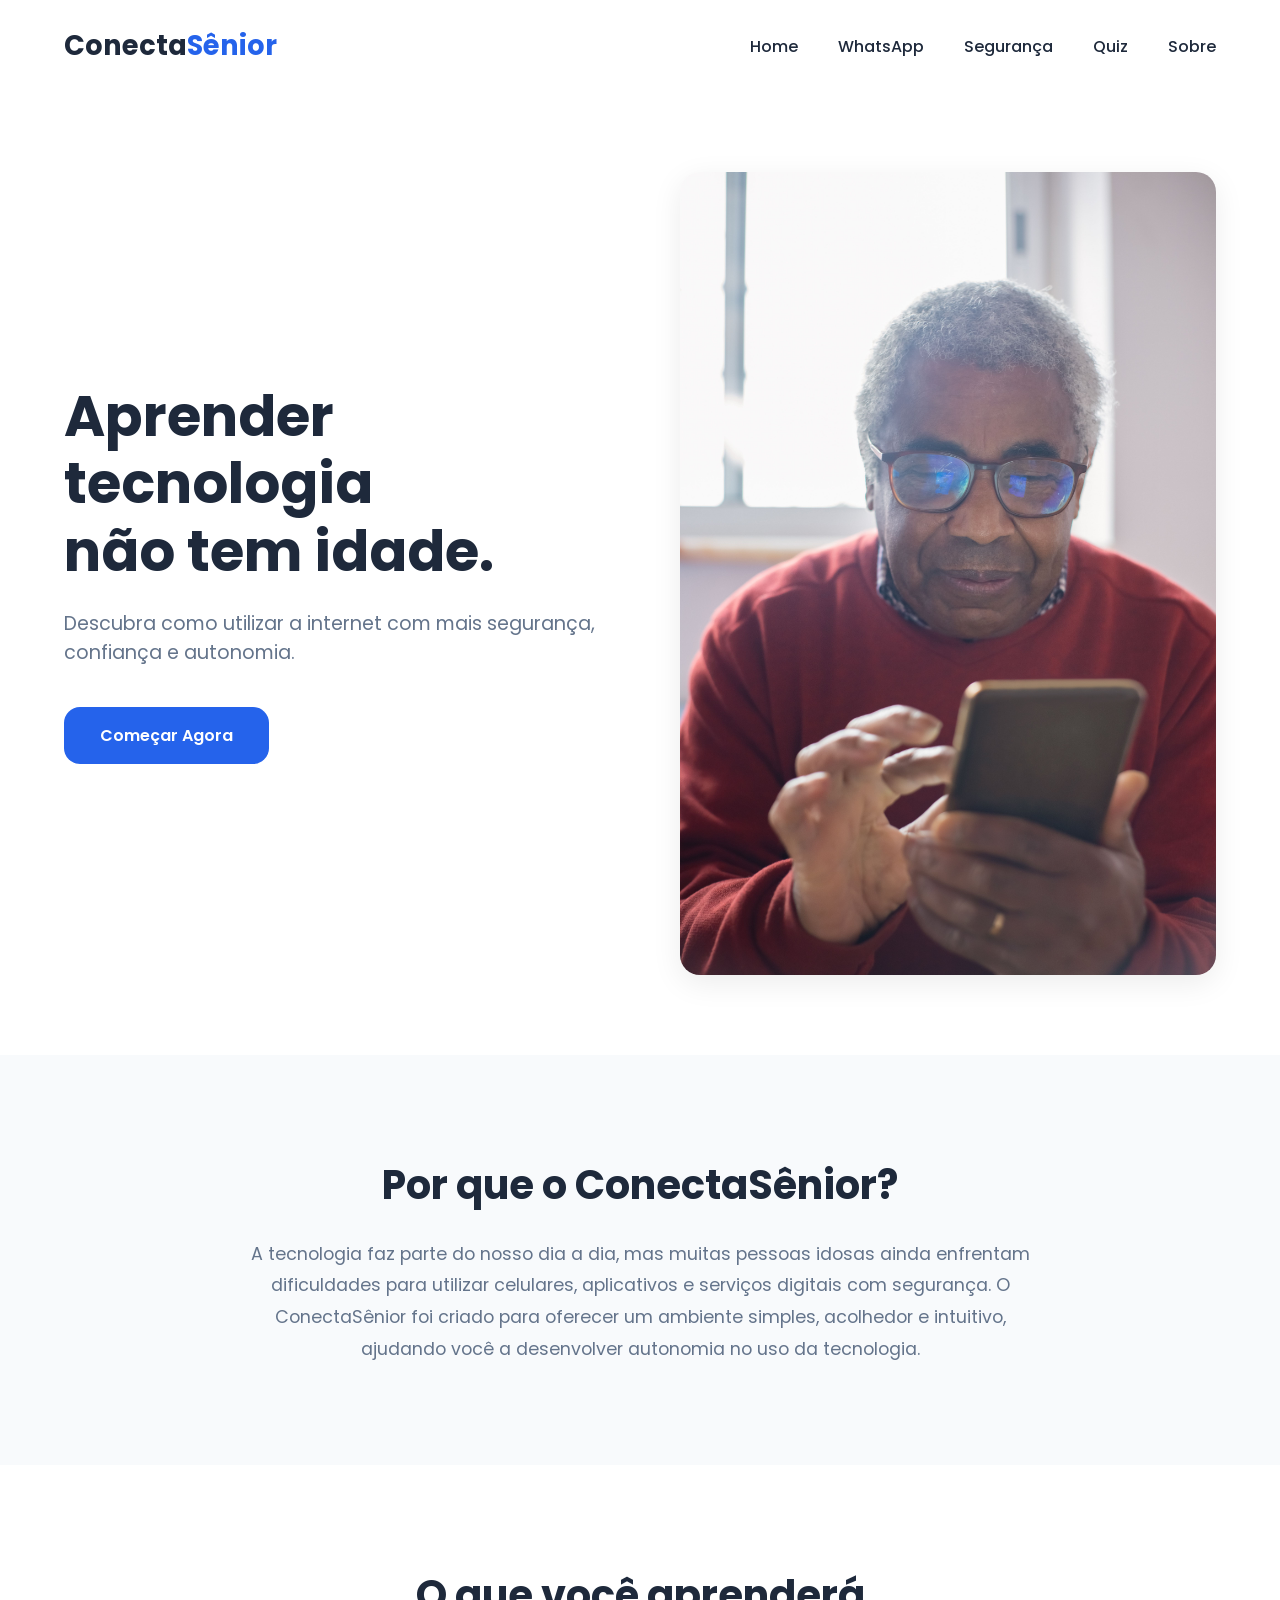
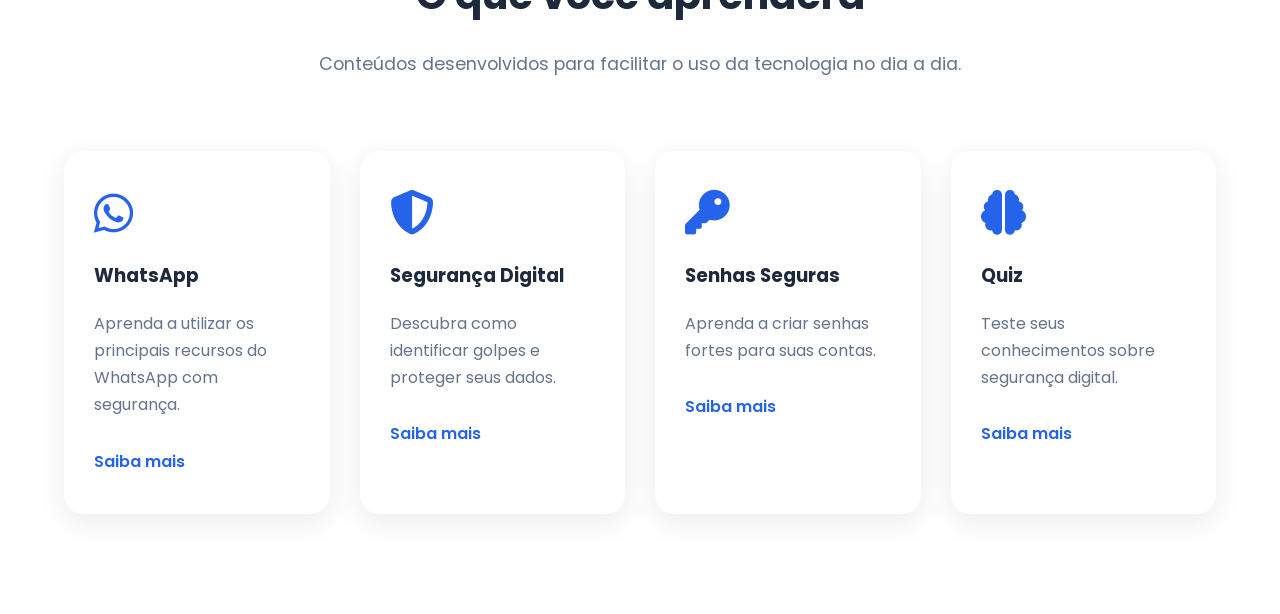
==== index.html @ 19301f01 "feat: adicionando o about e a seção features" ====
<!doctype html>
<html lang="pt-BR">
  <head>
    <meta charset="UTF-8" />
    <meta name="viewport" content="width=device-width, initial-scale=1.0" />

    <title>ConectaSênior</title>

    <link rel="preconnect" href="https://fonts.googleapis.com" />
    <link rel="preconnect" href="https://fonts.gstatic.com" crossorigin />

    <link
      href="https://fonts.googleapis.com/css2?family=Poppins:wght@300;400;500;600;700&display=swap"
      rel="stylesheet"
    />

    <link
      href="https://cdnjs.cloudflare.com/ajax/libs/font-awesome/6.7.2/css/all.min.css"
      rel="stylesheet"
    />

    <link rel="stylesheet" href="css/variables.css" />
    <link rel="stylesheet" href="css/global.css" />
    <link rel="stylesheet" href="css/components.css" />
    <link rel="stylesheet" href="css/header.css" />
    <link rel="stylesheet" href="css/hero.css" />
    <link rel="stylesheet" href="css/about.css" />
    <link rel="stylesheet" href="css/features.css" />
  </head>

  <body>
    <header class="header">
      <div class="container">
        <nav class="navbar">
          <a href="#" class="logo"> Conecta<span>Sênior</span> </a>

          <ul class="menu">
            <li><a href="#">Home</a></li>

            <li><a href="#">WhatsApp</a></li>

            <li><a href="#">Segurança</a></li>
            <li><a href="#">Quiz</a></li>
            <li><a href="#">Sobre</a></li>
          </ul>
        </nav>
      </div>
    </header>

    <main>
      <section class="hero">
        <div class="container hero-content">
          <div class="hero-text">
            <h1>
              Aprender tecnologia<br />
              não tem idade.
            </h1>

            <p>
              Descubra como utilizar a internet com mais segurança, confiança e
              autonomia.
            </p>

            <a href="#" class="btn"> Começar Agora </a>
          </div>

          <div class="hero-image">
            <img
              src="assets/images/hero.jpg"
              alt="Pessoa idosa utilizando smartphone"
            />
          </div>
        </div>
      </section>

      <section class="about">
        <div class="container">
          <div class="section-title">
            <h2>Por que o ConectaSênior?</h2>

            <p>
              A tecnologia faz parte do nosso dia a dia, mas muitas pessoas
              idosas ainda enfrentam dificuldades para utilizar celulares,
              aplicativos e serviços digitais com segurança. O ConectaSênior foi
              criado para oferecer um ambiente simples, acolhedor e intuitivo,
              ajudando você a desenvolver autonomia no uso da tecnologia.
            </p>
          </div>
        </div>
      </section>

      <section class="features">
        <div class="container">
          <div class="section-title">
            <h2>O que você aprenderá</h2>

            <p>
              Conteúdos desenvolvidos para facilitar o uso da tecnologia no dia
              a dia.
            </p>
          </div>

          <div class="cards">
            <article class="card">
              <i class="fa-brands fa-whatsapp"></i>

              <h3>WhatsApp</h3>

              <p>
                Aprenda a utilizar os principais recursos do WhatsApp com
                segurança.
              </p>

              <a href="pages/whatsapp.html">Saiba mais</a>
            </article>

            <article class="card">
              <i class="fa-solid fa-shield-halved"></i>

              <h3>Segurança Digital</h3>

              <p>Descubra como identificar golpes e proteger seus dados.</p>

              <a href="pages/security.html">Saiba mais</a>
            </article>

            <article class="card">
              <i class="fa-solid fa-key"></i>

              <h3>Senhas Seguras</h3>

              <p>Aprenda a criar senhas fortes para suas contas.</p>

              <a href="pages/passwords.html">Saiba mais</a>
            </article>

            <article class="card">
              <i class="fa-solid fa-brain"></i>

              <h3>Quiz</h3>

              <p>Teste seus conhecimentos sobre segurança digital.</p>

              <a href="pages/quiz.html">Saiba mais</a>
            </article>
          </div>
        </div>
      </section>
    </main>

    <script src="js/app.js"></script>

  </body>
</html>
---- css/variables.css ----
:root {

    /* Colors */

    --primary: #2563EB;
    --primary-light: #DBEAFE;

    --background: #FFFFFF;
    --background-alt: #F8FAFC;

    --text: #1E293B;
    --text-light: #64748B;

    --success: #16A34A;
    --danger: #DC2626;

    /* Sizes */

    --container: 1200px;

    /* Border */

    --radius: 16px;

    /* Shadow */

    --shadow: 0 8px 30px rgba(0,0,0,.08);

}
---- css/global.css ----
*{
    margin:0;
    padding:0;
    box-sizing:border-box;
}

body{

    font-family:"Poppins",sans-serif;
    color:var(--text);
    background:var(--background);

}

img{

    display:block;
    max-width:100%;

}

a{

    text-decoration:none;

}

ul{

    list-style:none;

}

.container{

    width:min(1200px,90%);
    margin:auto;

}
---- css/components.css ----
.btn{

    display:inline-block;

    background:var(--primary);

    color:white;

    padding:16px 36px;

    border-radius:var(--radius);

    font-weight:600;

    transition:.3s;

}

.btn:hover{

    transform:translateY(-3px);

    background:#1D4ED8;

}
---- css/header.css ----
.header{

    width:100%;
    padding:25px 0;

}

.navbar{

    display:flex;
    justify-content:space-between;
    align-items:center;

}

.logo{

    font-size:1.7rem;
    font-weight:700;
    color:var(--text);

}

.logo span{

    color:var(--primary);

}

.menu{

    display:flex;
    gap:40px;

}

.menu a{

    color:var(--text);
    font-weight:500;
    transition:.3s;

}

.menu a:hover{

    color:var(--primary);

}
---- css/hero.css ----
.hero{

    padding:80px 0;

}

.hero-content{

    display:flex;
    align-items:center;
    justify-content:space-between;
    gap:80px;

}

.hero-text{

    flex:1;

}

.hero-text h1{

    font-size:3.5rem;
    line-height:1.2;
    margin-bottom:24px;

}

.hero-text p{

    font-size:1.2rem;
    color:var(--text-light);
    margin-bottom:40px;

}

.hero-image{

    flex:1;

}

.hero-image img{

    border-radius:20px;
    box-shadow:var(--shadow);

}
---- css/about.css ----
.about{

    padding:100px 0;
    background:var(--background-alt);

}

.section-title{

    text-align:center;
    max-width:800px;
    margin:auto;

}

.section-title h2{

    font-size:2.5rem;
    margin-bottom:24px;

}

.section-title p{

    font-size:1.1rem;
    color:var(--text-light);
    line-height:1.8;

}
---- css/features.css ----
.features{

    padding:100px 0;

}

.cards{

    margin-top:70px;

    display:grid;

    grid-template-columns:repeat(4,1fr);

    gap:30px;

}

.card{

    background:white;

    padding:40px 30px;

    border-radius:20px;

    box-shadow:var(--shadow);

    transition:.3s;

}

.card:hover{

    transform:translateY(-10px);

}

.card i{

    font-size:2.8rem;

    color:var(--primary);

    margin-bottom:25px;

}

.card h3{

    margin-bottom:20px;

}

.card p{

    color:var(--text-light);

    margin-bottom:30px;

    line-height:1.7;

}

.card a{

    color:var(--primary);

    font-weight:600;

}
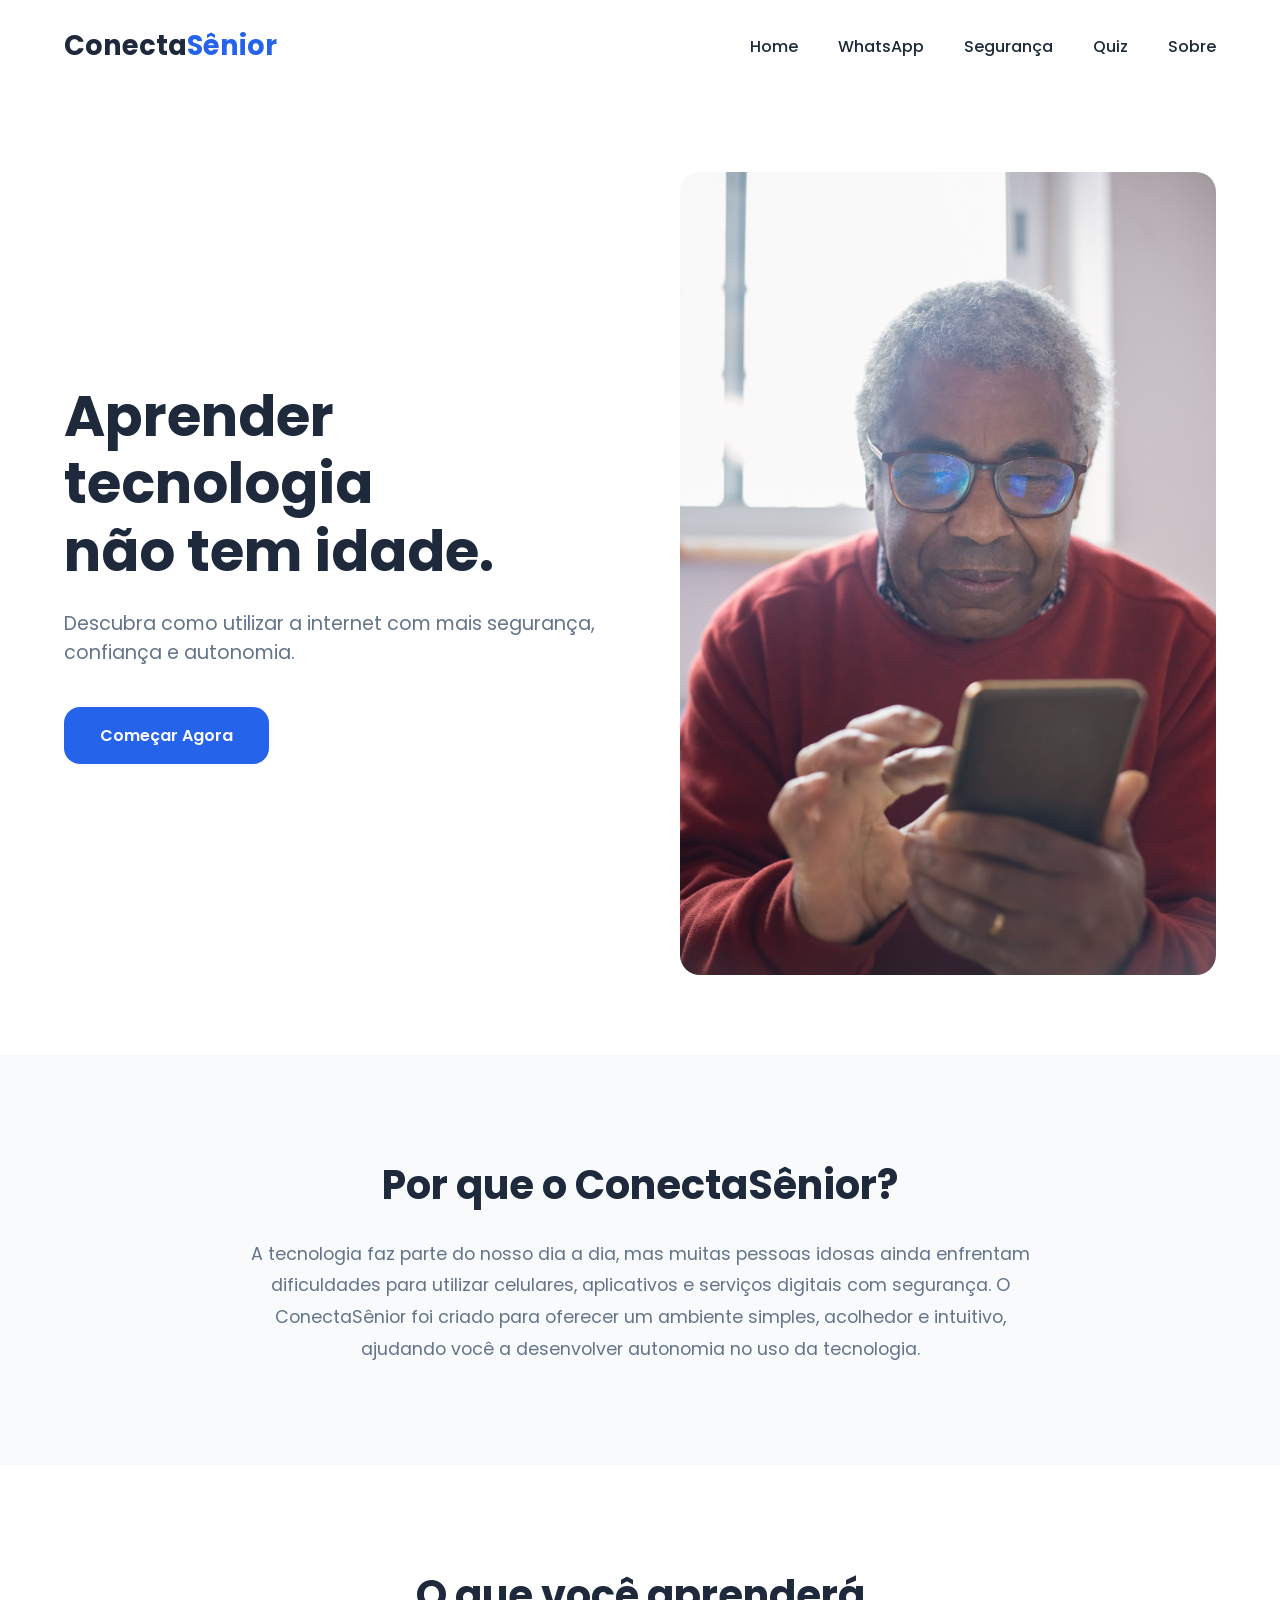
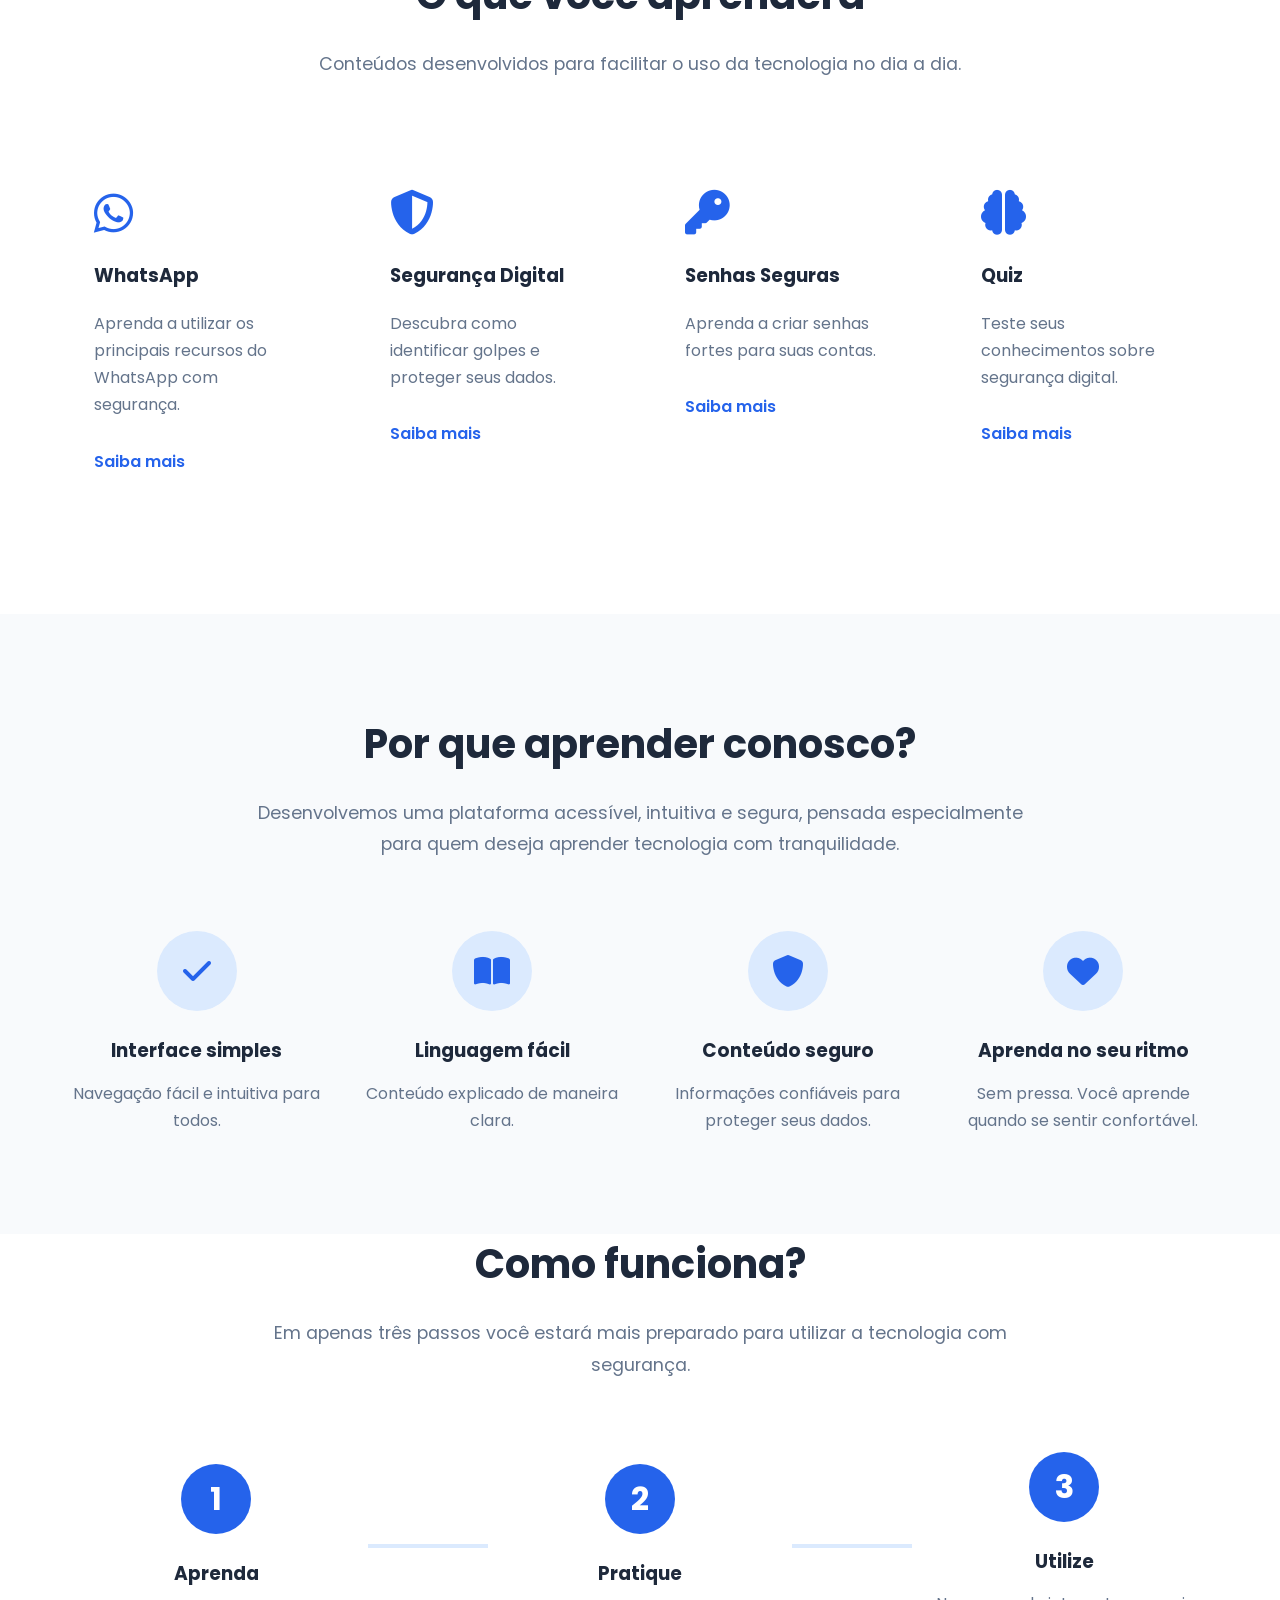
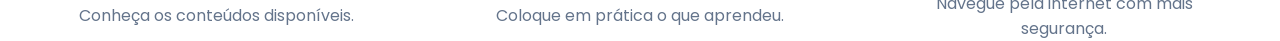
==== commit 27dcb833: "refatorção do CSS, steps e benefits no index.html" ====
--- a/index.html
+++ b/index.html
@@ -26,6 +26,8 @@
     <link rel="stylesheet" href="css/hero.css" />
     <link rel="stylesheet" href="css/about.css" />
     <link rel="stylesheet" href="css/features.css" />
+    <link rel="stylesheet" href="css/benefits.css" />
+    <link rel="stylesheet" href="css/steps.css" />
   </head>
 
   <body>
@@ -35,13 +37,13 @@
           <a href="#" class="logo"> Conecta<span>Sênior</span> </a>
 
           <ul class="menu">
-            <li><a href="#">Home</a></li>
-
-            <li><a href="#">WhatsApp</a></li>
-
-            <li><a href="#">Segurança</a></li>
-            <li><a href="#">Quiz</a></li>
-            <li><a href="#">Sobre</a></li>
+            <li><a href="index.html">Home</a></li>
+
+            <li><a href="pages/whatsapp.html">WhatsApp</a></li>
+
+            <li><a href="pages/security.html">Segurança</a></li>
+            <li><a href="pages/quiz.html">Quiz</a></li>
+            <li><a href="pages/about.html">Sobre</a></li>
           </ul>
         </nav>
       </div>
@@ -146,9 +148,99 @@
           </div>
         </div>
       </section>
+
+      <section class="benefits">
+        <div class="container">
+          <div class="section-title">
+            <h2>Por que aprender conosco?</h2>
+
+            <p>
+              Desenvolvemos uma plataforma acessível, intuitiva e segura,
+              pensada especialmente para quem deseja aprender tecnologia com
+              tranquilidade.
+            </p>
+          </div>
+
+          <div class="benefits-grid">
+            <div class="benefit">
+              <i class="fa-solid fa-check"></i>
+
+              <h3>Interface simples</h3>
+
+              <p>Navegação fácil e intuitiva para todos.</p>
+            </div>
+
+            <div class="benefit">
+              <i class="fa-solid fa-book-open"></i>
+
+              <h3>Linguagem fácil</h3>
+
+              <p>Conteúdo explicado de maneira clara.</p>
+            </div>
+
+            <div class="benefit">
+              <i class="fa-solid fa-shield"></i>
+
+              <h3>Conteúdo seguro</h3>
+
+              <p>Informações confiáveis para proteger seus dados.</p>
+            </div>
+
+            <div class="benefit">
+              <i class="fa-solid fa-heart"></i>
+
+              <h3>Aprenda no seu ritmo</h3>
+
+              <p>Sem pressa. Você aprende quando se sentir confortável.</p>
+            </div>
+          </div>
+        </div>
+      </section>
+
+      <section class="steps">
+        <div class="container">
+          <div class="section-title">
+            <h2>Como funciona?</h2>
+
+            <p>
+              Em apenas três passos você estará mais preparado para utilizar a
+              tecnologia com segurança.
+            </p>
+          </div>
+
+          <div class="timeline">
+            <div class="step">
+              <span>1</span>
+
+              <h3>Aprenda</h3>
+
+              <p>Conheça os conteúdos disponíveis.</p>
+            </div>
+
+            <div class="line"></div>
+
+            <div class="step">
+              <span>2</span>
+
+              <h3>Pratique</h3>
+
+              <p>Coloque em prática o que aprendeu.</p>
+            </div>
+
+            <div class="line"></div>
+
+            <div class="step">
+              <span>3</span>
+
+              <h3>Utilize</h3>
+
+              <p>Navegue pela internet com mais segurança.</p>
+            </div>
+          </div>
+        </div>
+      </section>
     </main>
 
     <script src="js/app.js"></script>
-
   </body>
 </html>
--- a/css/variables.css
+++ b/css/variables.css
@@ -1,29 +1,33 @@
-:root {
+:root{
 
-    /* Colors */
+    /* COLORS */
 
-    --primary: #2563EB;
-    --primary-light: #DBEAFE;
+    --primary:#2563EB;
+    --primary-light:#DBEAFE;
 
-    --background: #FFFFFF;
-    --background-alt: #F8FAFC;
+    --background:#FFFFFF;
+    --background-alt:#F8FAFC;
 
-    --text: #1E293B;
-    --text-light: #64748B;
+    --text:#1E293B;
+    --text-light:#64748B;
 
-    --success: #16A34A;
-    --danger: #DC2626;
+    --success:#16A34A;
+    --danger:#DC2626;
 
-    /* Sizes */
+    /* LAYOUT */
 
-    --container: 1200px;
+    --container-width:1200px;
 
-    /* Border */
+    --section-spacing:100px;
 
-    --radius: 16px;
+    --radius:16px;
 
-    /* Shadow */
+    /* SHADOW */
 
-    --shadow: 0 8px 30px rgba(0,0,0,.08);
+    --shadow-light:0 8px 30px rgba(0,0,0,.08);
+
+    /* TRANSITIONS */
+
+    --transition:.3s;
 
 }
--- a/css/global.css
+++ b/css/global.css
@@ -4,11 +4,17 @@
     box-sizing:border-box;
 }
 
+html{
+
+    scroll-behavior:smooth;
+
+}
+
 body{
 
     font-family:"Poppins",sans-serif;
+    background:var(--background);
     color:var(--text);
-    background:var(--background);
 
 }
 
@@ -29,11 +35,4 @@
 
     list-style:none;
 
-}
-
-.container{
-
-    width:min(1200px,90%);
-    margin:auto;
-
 }
--- a/css/components.css
+++ b/css/components.css
@@ -1,25 +1,60 @@
+.container{
+
+    width:min(var(--container-width),90%);
+    margin:auto;
+
+}
+
 .btn{
 
     display:inline-block;
+
+    padding:16px 36px;
 
     background:var(--primary);
 
     color:white;
 
-    padding:16px 36px;
-
     border-radius:var(--radius);
 
     font-weight:600;
 
-    transition:.3s;
+    transition:var(--transition);
 
 }
 
 .btn:hover{
 
+    background:#1D4ED8;
+
     transform:translateY(-3px);
 
-    background:#1D4ED8;
+}
+
+.section-title{
+
+    max-width:800px;
+
+    margin:auto;
+
+    text-align:center;
+
+}
+
+.section-title h2{
+
+    font-size:2.5rem;
+
+    margin-bottom:24px;
+
+}
+
+.section-title p{
+
+    color:var(--text-light);
+
+    line-height:1.8;
+
+    font-size:1.1rem;
 
 }
--- a/css/hero.css
+++ b/css/hero.css
@@ -44,6 +44,6 @@
 .hero-image img{
 
     border-radius:20px;
-    box-shadow:var(--shadow);
+    box-shadow:var(--shadow--light);
 
 }
--- a/css/benefits.css
+++ b/css/benefits.css
@@ -0,0 +1,62 @@
+.benefits{
+
+    padding:100px 0;
+
+    background:var(--background-alt);
+
+}
+
+.benefits-grid{
+
+    margin-top:70px;
+
+    display:grid;
+
+    grid-template-columns:repeat(4,1fr);
+
+    gap:30px;
+
+}
+
+.benefit{
+
+    text-align:center;
+
+}
+
+.benefit i{
+
+    width:80px;
+    height:80px;
+
+    border-radius:50%;
+
+    background:var(--primary-light);
+
+    color:var(--primary);
+
+    display:flex;
+    align-items:center;
+    justify-content:center;
+
+    margin:auto;
+
+    font-size:2rem;
+
+    margin-bottom:25px;
+
+}
+
+.benefit h3{
+
+    margin-bottom:15px;
+
+}
+
+.benefit p{
+
+    color:var(--text-light);
+
+    line-height:1.7;
+
+}
--- a/css/steps.css
+++ b/css/steps.css
@@ -0,0 +1,75 @@
+.steps{
+
+    padding:var(--section--spacing) 0;
+
+}
+
+.timeline{
+
+    margin-top:70px;
+
+    display:flex;
+
+    justify-content:space-between;
+
+    align-items:center;
+
+}
+
+.step{
+
+    flex:1;
+
+    text-align:center;
+
+}
+
+.step span{
+
+    width:70px;
+
+    height:70px;
+
+    border-radius:50%;
+
+    background:var(--primary);
+
+    color:white;
+
+    display:flex;
+
+    justify-content:center;
+
+    align-items:center;
+
+    margin:auto;
+
+    font-size:2rem;
+
+    font-weight:700;
+
+    margin-bottom:25px;
+
+}
+
+.step h3{
+
+    margin-bottom:15px;
+
+}
+
+.step p{
+
+    color:var(--text-light);
+
+}
+
+.line{
+
+    width:120px;
+
+    height:4px;
+
+    background:var(--primary-light);
+
+}
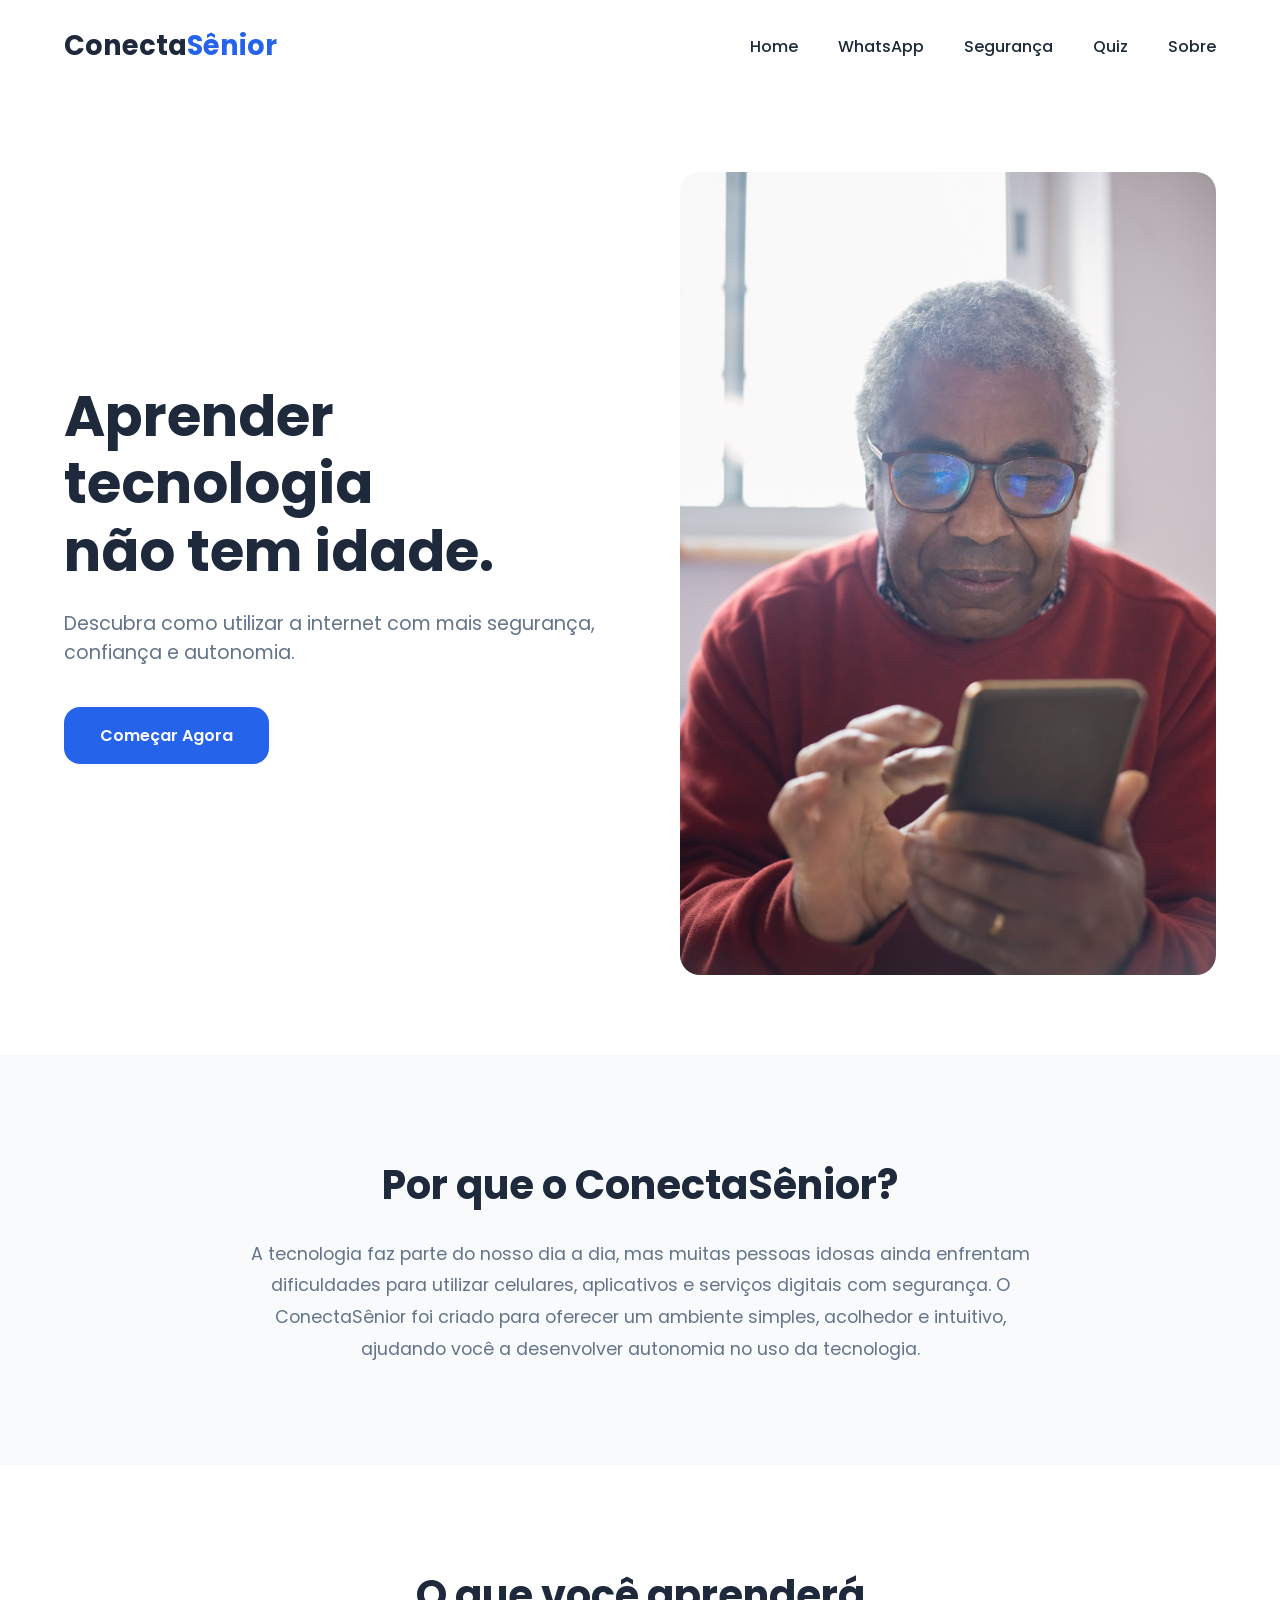
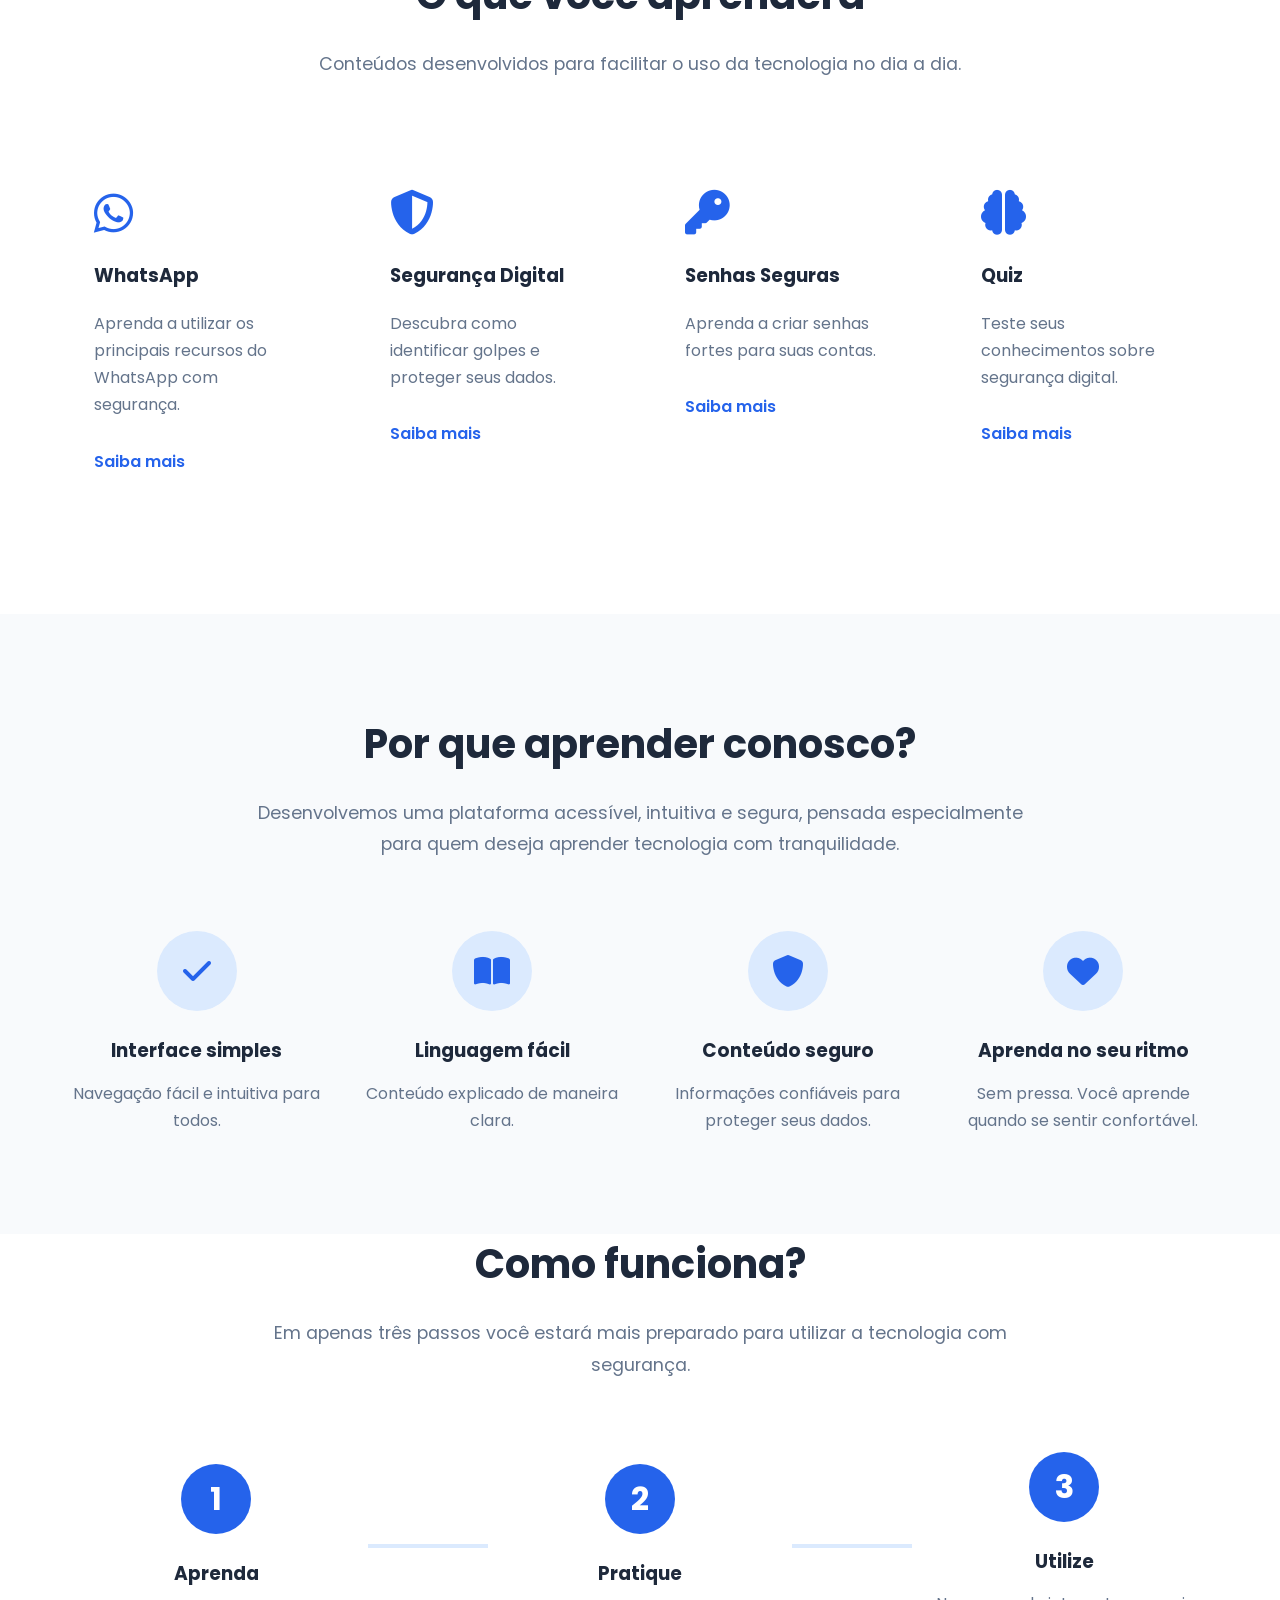
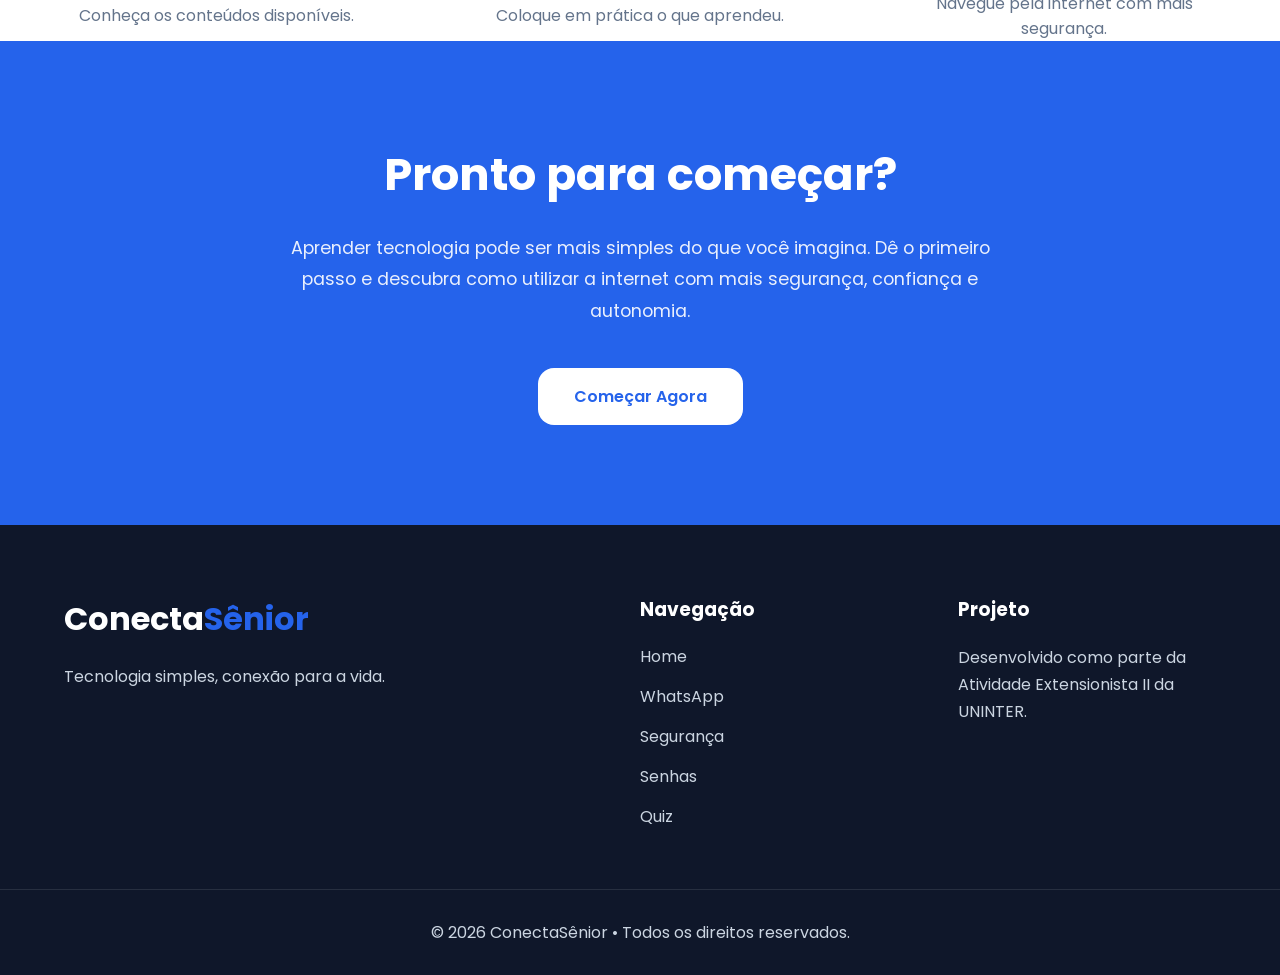
==== commit f46f6c39: "feat: adicionando chamado para ação e rodapé" ====
--- a/index.html
+++ b/index.html
@@ -28,6 +28,8 @@
     <link rel="stylesheet" href="css/features.css" />
     <link rel="stylesheet" href="css/benefits.css" />
     <link rel="stylesheet" href="css/steps.css" />
+    <link rel="stylesheet" href="css/cta.css" />
+    <link rel="stylesheet" href="css/footer.css" />
   </head>
 
   <body>
@@ -239,6 +241,58 @@
           </div>
         </div>
       </section>
+
+      <section class="cta">
+        <div class="container">
+          <h2>Pronto para começar?</h2>
+
+          <p>
+            Aprender tecnologia pode ser mais simples do que você imagina. Dê o
+            primeiro passo e descubra como utilizar a internet com mais
+            segurança, confiança e autonomia.
+          </p>
+
+          <a href="pages/whatsapp.html" class="btn"> Começar Agora </a>
+        </div>
+      </section>
+
+      <footer class="footer">
+        <div class="container footer-content">
+          <div class="footer-brand">
+            <h2>Conecta<span>Sênior</span></h2>
+
+            <p>Tecnologia simples, conexão para a vida.</p>
+          </div>
+
+          <div class="footer-links">
+            <h3>Navegação</h3>
+
+            <ul>
+              <li><a href="index.html">Home</a></li>
+
+              <li><a href="pages/whatsapp.html">WhatsApp</a></li>
+
+              <li><a href="pages/security.html">Segurança</a></li>
+
+              <li><a href="pages/passwords.html">Senhas</a></li>
+
+              <li><a href="pages/quiz.html">Quiz</a></li>
+            </ul>
+          </div>
+
+          <div class="footer-info">
+            <h3>Projeto</h3>
+
+            <p>
+              Desenvolvido como parte da Atividade Extensionista II da UNINTER.
+            </p>
+          </div>
+        </div>
+
+        <div class="footer-bottom">
+          <p>© 2026 ConectaSênior • Todos os direitos reservados.</p>
+        </div>
+      </footer>
     </main>
 
     <script src="js/app.js"></script>
--- a/css/cta.css
+++ b/css/cta.css
@@ -0,0 +1,47 @@
+.cta{
+
+    padding:var(--section-spacing) 0;
+
+    background:var(--primary);
+
+    color:white;
+
+    text-align:center;
+
+}
+
+.cta h2{
+
+    font-size:2.8rem;
+
+    margin-bottom:25px;
+
+}
+
+.cta p{
+
+    max-width:700px;
+
+    margin:0 auto 40px;
+
+    line-height:1.8;
+
+    font-size:1.1rem;
+
+    opacity:.9;
+
+}
+
+.cta .btn{
+
+    background:white;
+
+    color:var(--primary);
+
+}
+
+.cta .btn:hover{
+
+    background:#F8FAFC;
+
+}
--- a/css/footer.css
+++ b/css/footer.css
@@ -0,0 +1,93 @@
+.footer{
+
+    background:#0F172A;
+
+    color:white;
+
+    padding:70px 0 0;
+
+}
+
+.footer-content{
+
+    display:grid;
+
+    grid-template-columns:2fr 1fr 1fr;
+
+    gap:60px;
+
+}
+
+.footer h2{
+
+    font-size:2rem;
+
+}
+
+.footer h2 span{
+
+    color:var(--primary);
+
+}
+
+.footer-brand p{
+
+    margin-top:20px;
+
+    color:#CBD5E1;
+
+    line-height:1.7;
+
+}
+
+.footer h3{
+
+    margin-bottom:20px;
+
+}
+
+.footer ul{
+
+    display:flex;
+
+    flex-direction:column;
+
+    gap:15px;
+
+}
+
+.footer a{
+
+    color:#CBD5E1;
+
+    transition:var(--transition);
+
+}
+
+.footer a:hover{
+
+    color:white;
+
+}
+
+.footer-info p{
+
+    color:#CBD5E1;
+
+    line-height:1.7;
+
+}
+
+.footer-bottom{
+
+    margin-top:60px;
+
+    border-top:1px solid rgba(255,255,255,.1);
+
+    padding:30px 0;
+
+    text-align:center;
+
+    color:#CBD5E1;
+
+}
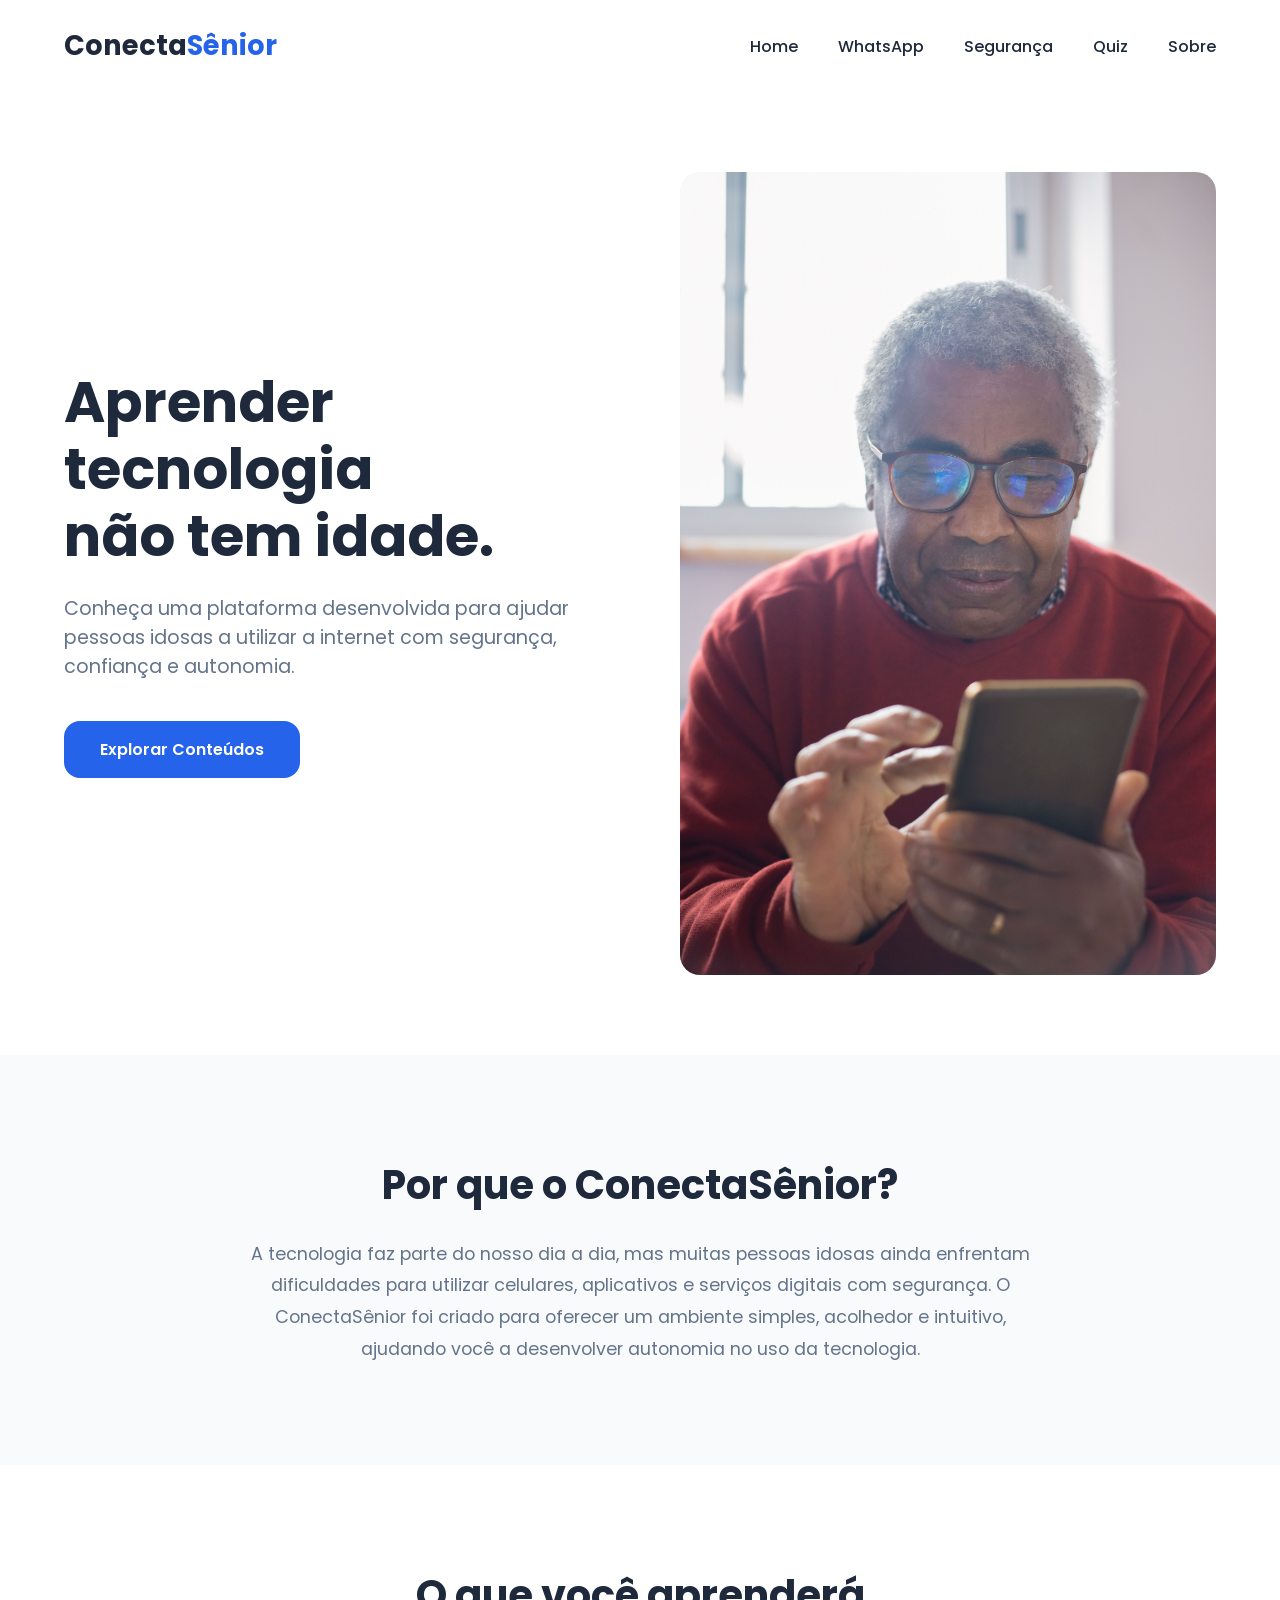
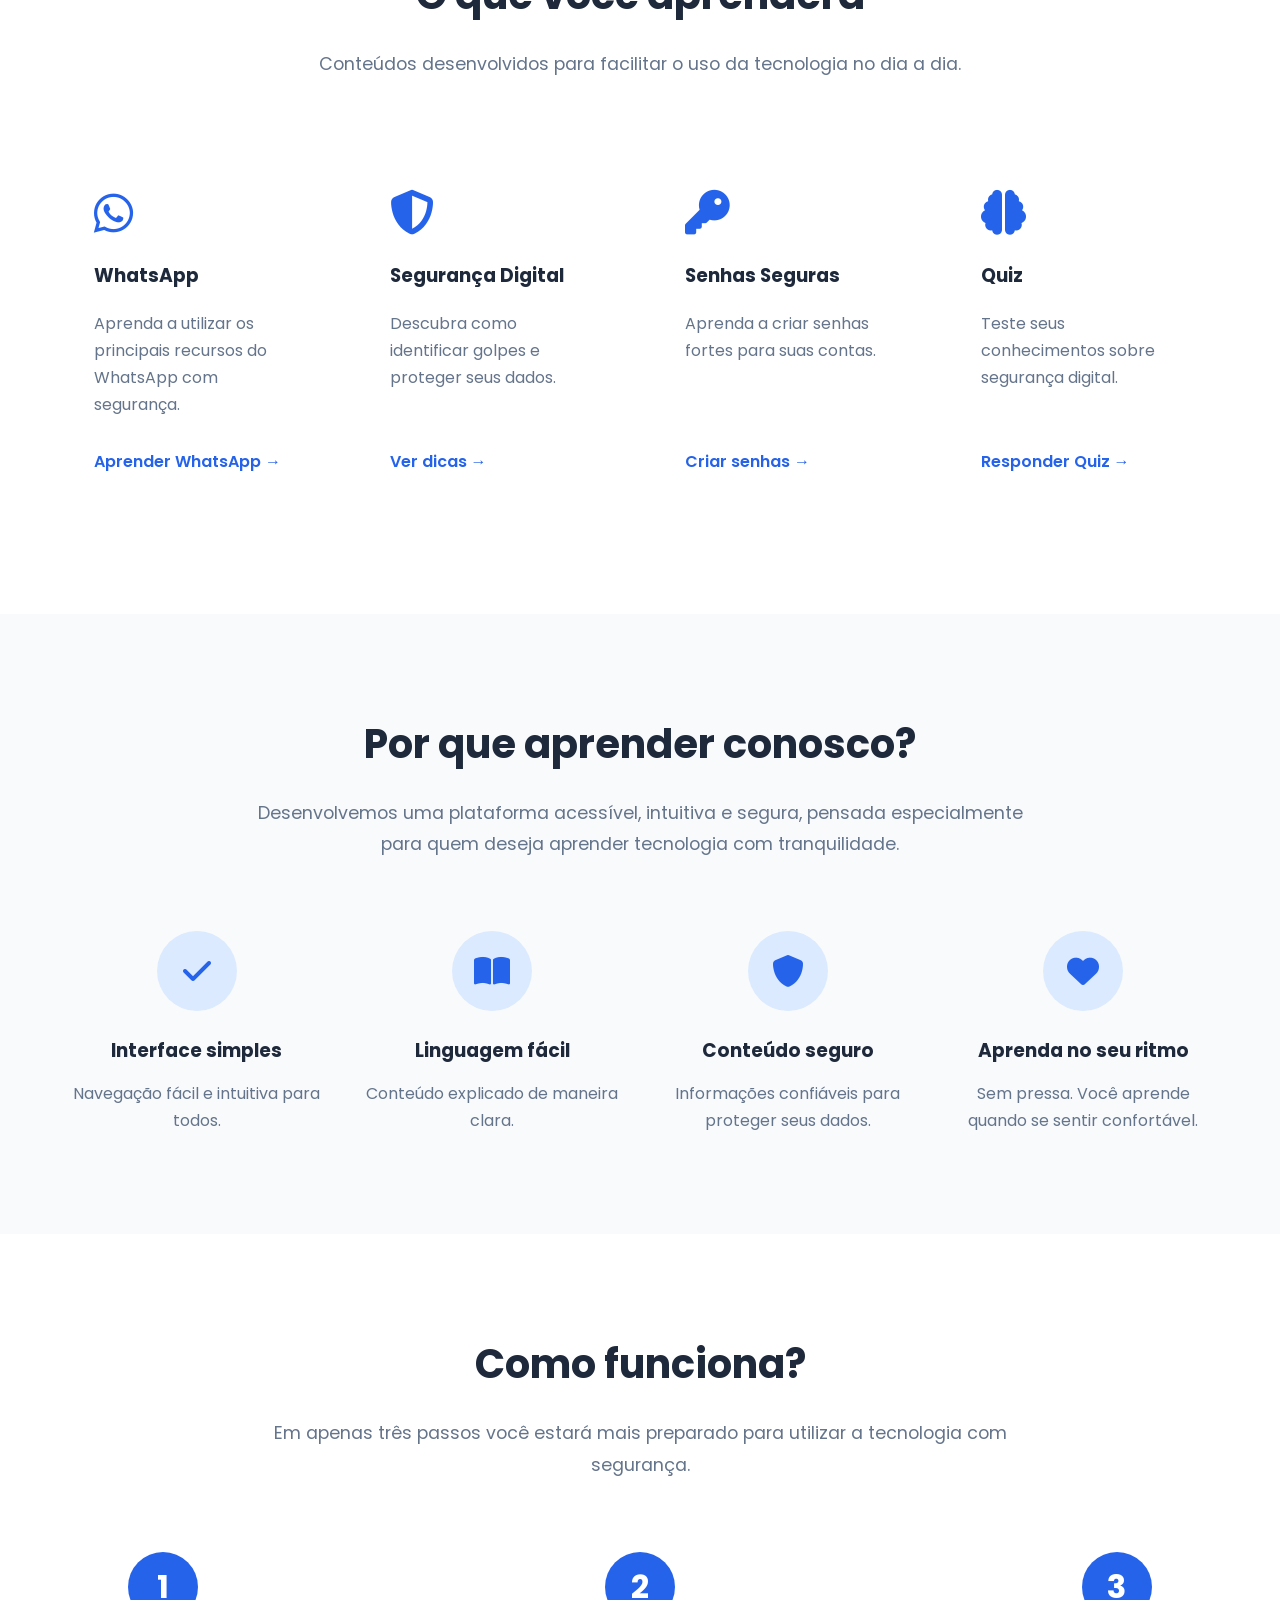
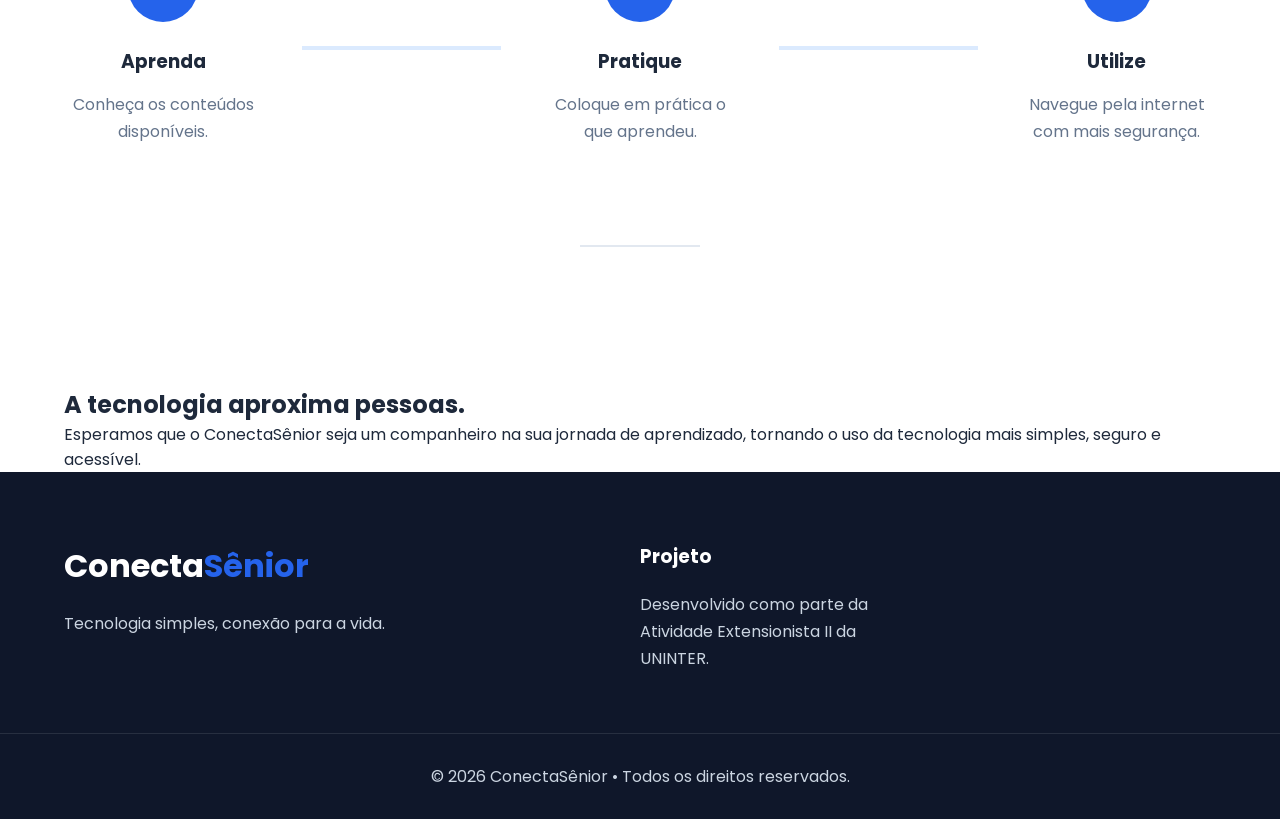
==== commit 58594167: "refactor: aprimorando layout da home e arquitetura de componentes" ====
--- a/index.html
+++ b/index.html
@@ -28,7 +28,6 @@
     <link rel="stylesheet" href="css/features.css" />
     <link rel="stylesheet" href="css/benefits.css" />
     <link rel="stylesheet" href="css/steps.css" />
-    <link rel="stylesheet" href="css/cta.css" />
     <link rel="stylesheet" href="css/footer.css" />
   </head>
 
@@ -61,11 +60,11 @@
             </h1>
 
             <p>
-              Descubra como utilizar a internet com mais segurança, confiança e
-              autonomia.
-            </p>
-
-            <a href="#" class="btn"> Começar Agora </a>
+              Conheça uma plataforma desenvolvida para ajudar pessoas idosas a
+              utilizar a internet com segurança, confiança e autonomia.
+            </p>
+
+            <a href="#features" class="btn"> Explorar Conteúdos </a>
           </div>
 
           <div class="hero-image">
@@ -93,7 +92,7 @@
         </div>
       </section>
 
-      <section class="features">
+      <section class="features" id="features">
         <div class="container">
           <div class="section-title">
             <h2>O que você aprenderá</h2>
@@ -115,7 +114,7 @@
                 segurança.
               </p>
 
-              <a href="pages/whatsapp.html">Saiba mais</a>
+              <a href="pages/whatsapp.html">Aprender WhatsApp →</a>
             </article>
 
             <article class="card">
@@ -125,7 +124,7 @@
 
               <p>Descubra como identificar golpes e proteger seus dados.</p>
 
-              <a href="pages/security.html">Saiba mais</a>
+              <a href="pages/security.html">Ver dicas →</a>
             </article>
 
             <article class="card">
@@ -135,7 +134,7 @@
 
               <p>Aprenda a criar senhas fortes para suas contas.</p>
 
-              <a href="pages/passwords.html">Saiba mais</a>
+              <a href="pages/passwords.html">Criar senhas →</a>
             </article>
 
             <article class="card">
@@ -145,7 +144,7 @@
 
               <p>Teste seus conhecimentos sobre segurança digital.</p>
 
-              <a href="pages/quiz.html">Saiba mais</a>
+              <a href="pages/quiz.html">Responder Quiz →</a>
             </article>
           </div>
         </div>
@@ -242,17 +241,16 @@
         </div>
       </section>
 
-      <section class="cta">
-        <div class="container">
-          <h2>Pronto para começar?</h2>
+      
+      <section class="closing">
+        <div class="container">
+          <h2>A tecnologia aproxima pessoas.</h2>
 
           <p>
-            Aprender tecnologia pode ser mais simples do que você imagina. Dê o
-            primeiro passo e descubra como utilizar a internet com mais
-            segurança, confiança e autonomia.
+            Esperamos que o ConectaSênior seja um companheiro na sua jornada de
+            aprendizado, tornando o uso da tecnologia mais simples, seguro e
+            acessível.
           </p>
-
-          <a href="pages/whatsapp.html" class="btn"> Começar Agora </a>
         </div>
       </section>
 
@@ -264,22 +262,6 @@
             <p>Tecnologia simples, conexão para a vida.</p>
           </div>
 
-          <div class="footer-links">
-            <h3>Navegação</h3>
-
-            <ul>
-              <li><a href="index.html">Home</a></li>
-
-              <li><a href="pages/whatsapp.html">WhatsApp</a></li>
-
-              <li><a href="pages/security.html">Segurança</a></li>
-
-              <li><a href="pages/passwords.html">Senhas</a></li>
-
-              <li><a href="pages/quiz.html">Quiz</a></li>
-            </ul>
-          </div>
-
           <div class="footer-info">
             <h3>Projeto</h3>
 
--- a/css/features.css
+++ b/css/features.css
@@ -14,9 +14,17 @@
 
     gap:30px;
 
+    align-items: stretch;
+
 }
 
 .card{
+
+    display:flex;
+
+    flex-direction: column;
+
+    height: 100%;
 
     background:white;
 
@@ -26,7 +34,7 @@
 
     box-shadow:var(--shadow);
 
-    transition:.3s;
+    transition:var(--transaction);
 
 }
 
@@ -60,9 +68,13 @@
 
     line-height:1.7;
 
+    flex-grow: 1;
+
 }
 
 .card a{
+
+    margin-top: auto;
 
     color:var(--primary);
 
--- a/css/steps.css
+++ b/css/steps.css
@@ -1,75 +1,97 @@
-.steps{
+.steps {
 
-    padding:var(--section--spacing) 0;
+    position: relative;
+
+    padding: var(--section-spacing) 0 140px;
 
 }
 
-.timeline{
+.timeline {
 
-    margin-top:70px;
+    margin-top: 70px;
 
-    display:flex;
+    display: flex;
 
-    justify-content:space-between;
+    justify-content: space-between;
 
-    align-items:center;
+    align-items: center;
 
 }
 
-.step{
+.step {
 
-    flex:1;
+    flex: 1;
 
-    text-align:center;
+    text-align: center;
 
 }
 
-.step span{
+.step span {
 
-    width:70px;
+    width: 70px;
+    height: 70px;
 
-    height:70px;
+    border-radius: 50%;
 
-    border-radius:50%;
+    background: var(--primary);
 
-    background:var(--primary);
+    color: #fff;
 
-    color:white;
+    display: flex;
+    justify-content: center;
+    align-items: center;
 
-    display:flex;
+    margin: 0 auto 25px;
 
-    justify-content:center;
-
-    align-items:center;
-
-    margin:auto;
-
-    font-size:2rem;
-
-    font-weight:700;
-
-    margin-bottom:25px;
+    font-size: 2rem;
+    font-weight: 700;
 
 }
 
-.step h3{
+.step h3 {
 
-    margin-bottom:15px;
+    margin-bottom: 15px;
 
 }
 
-.step p{
+.step p {
 
-    color:var(--text-light);
+    color: var(--text-light);
+
+    line-height: 1.7;
+
+    max-width: 240px;
+
+    margin: 0 auto;
 
 }
 
-.line{
+.line {
 
-    width:120px;
+    flex: 1;
 
-    height:4px;
+    height: 4px;
 
-    background:var(--primary-light);
+    background: var(--primary-light);
+
+    margin: 0 40px;
+
+}
+
+/* Divisor entre Steps e Closing */
+
+.steps::after {
+
+    content: "";
+
+    display: block;
+
+    width: 120px;
+
+    height: 2px;
+
+    background: #E2E8F0;
+
+    margin: 100px auto 0;
 
 }
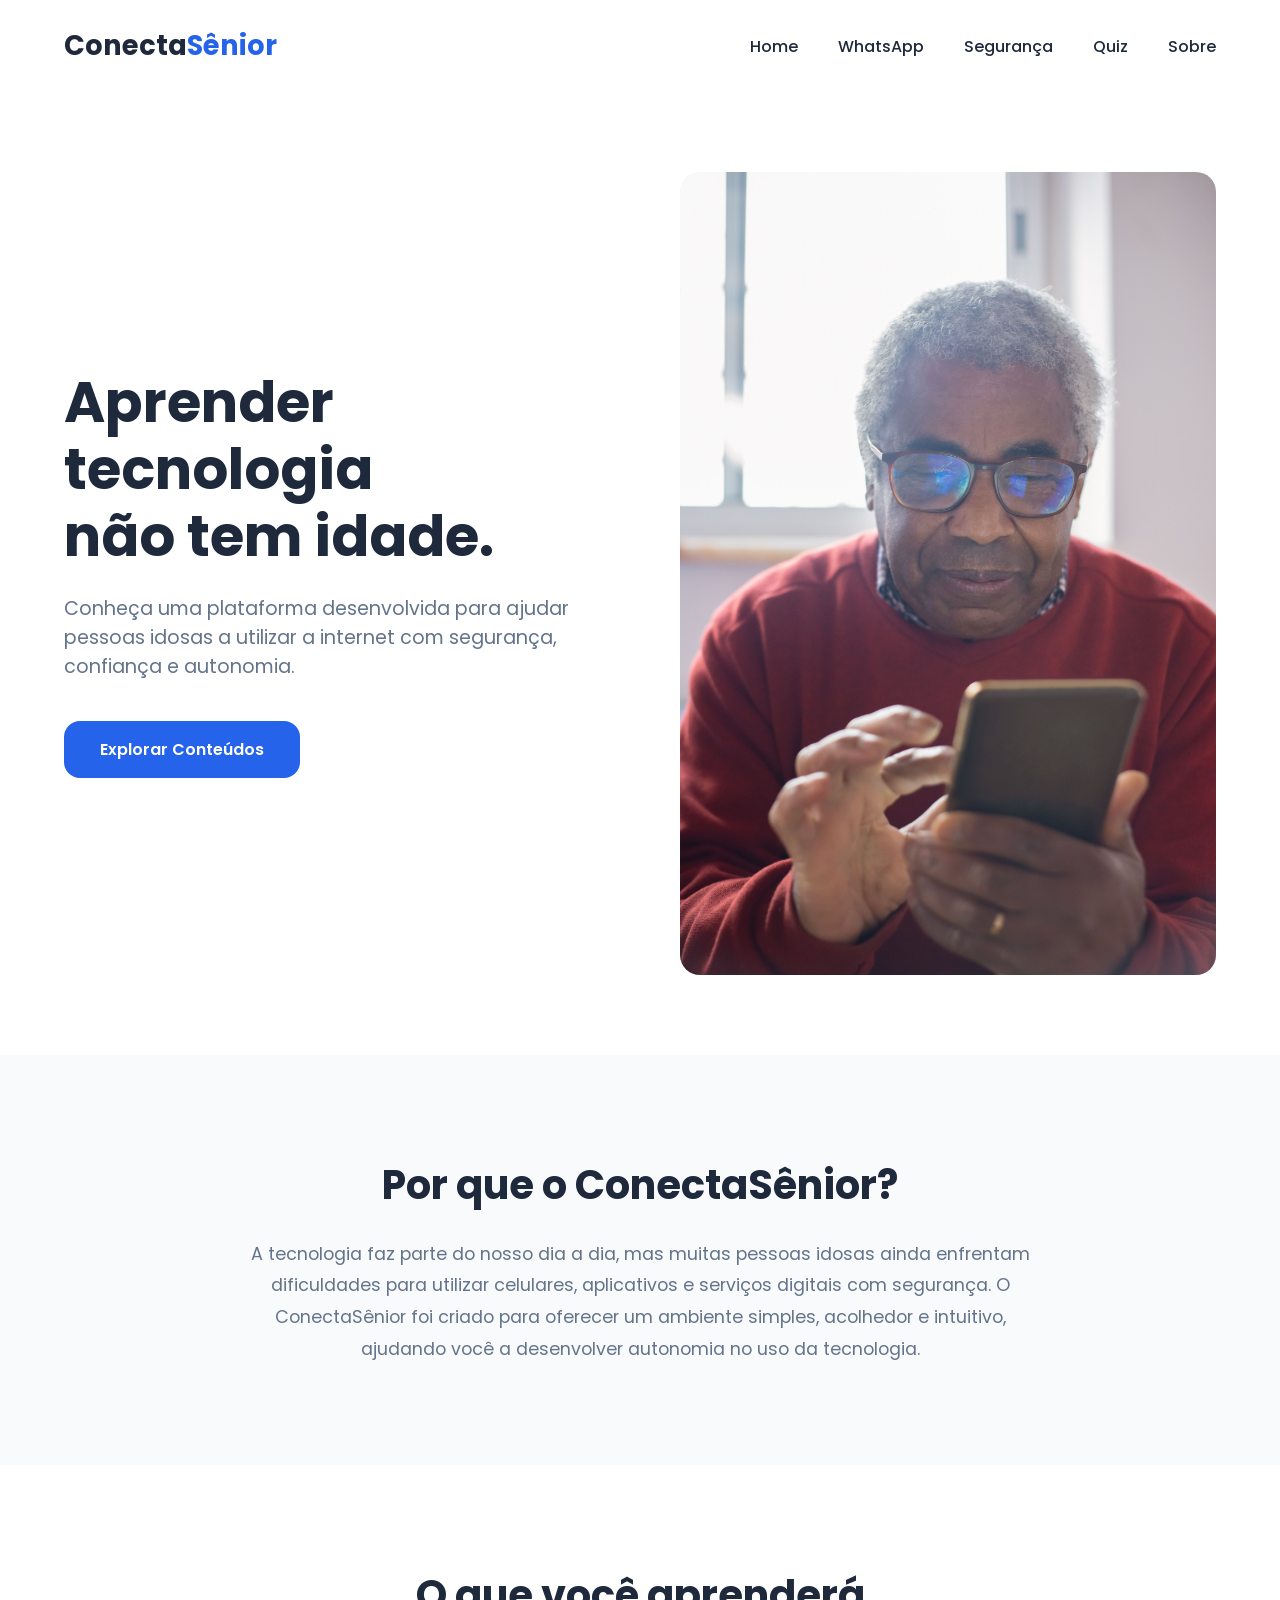
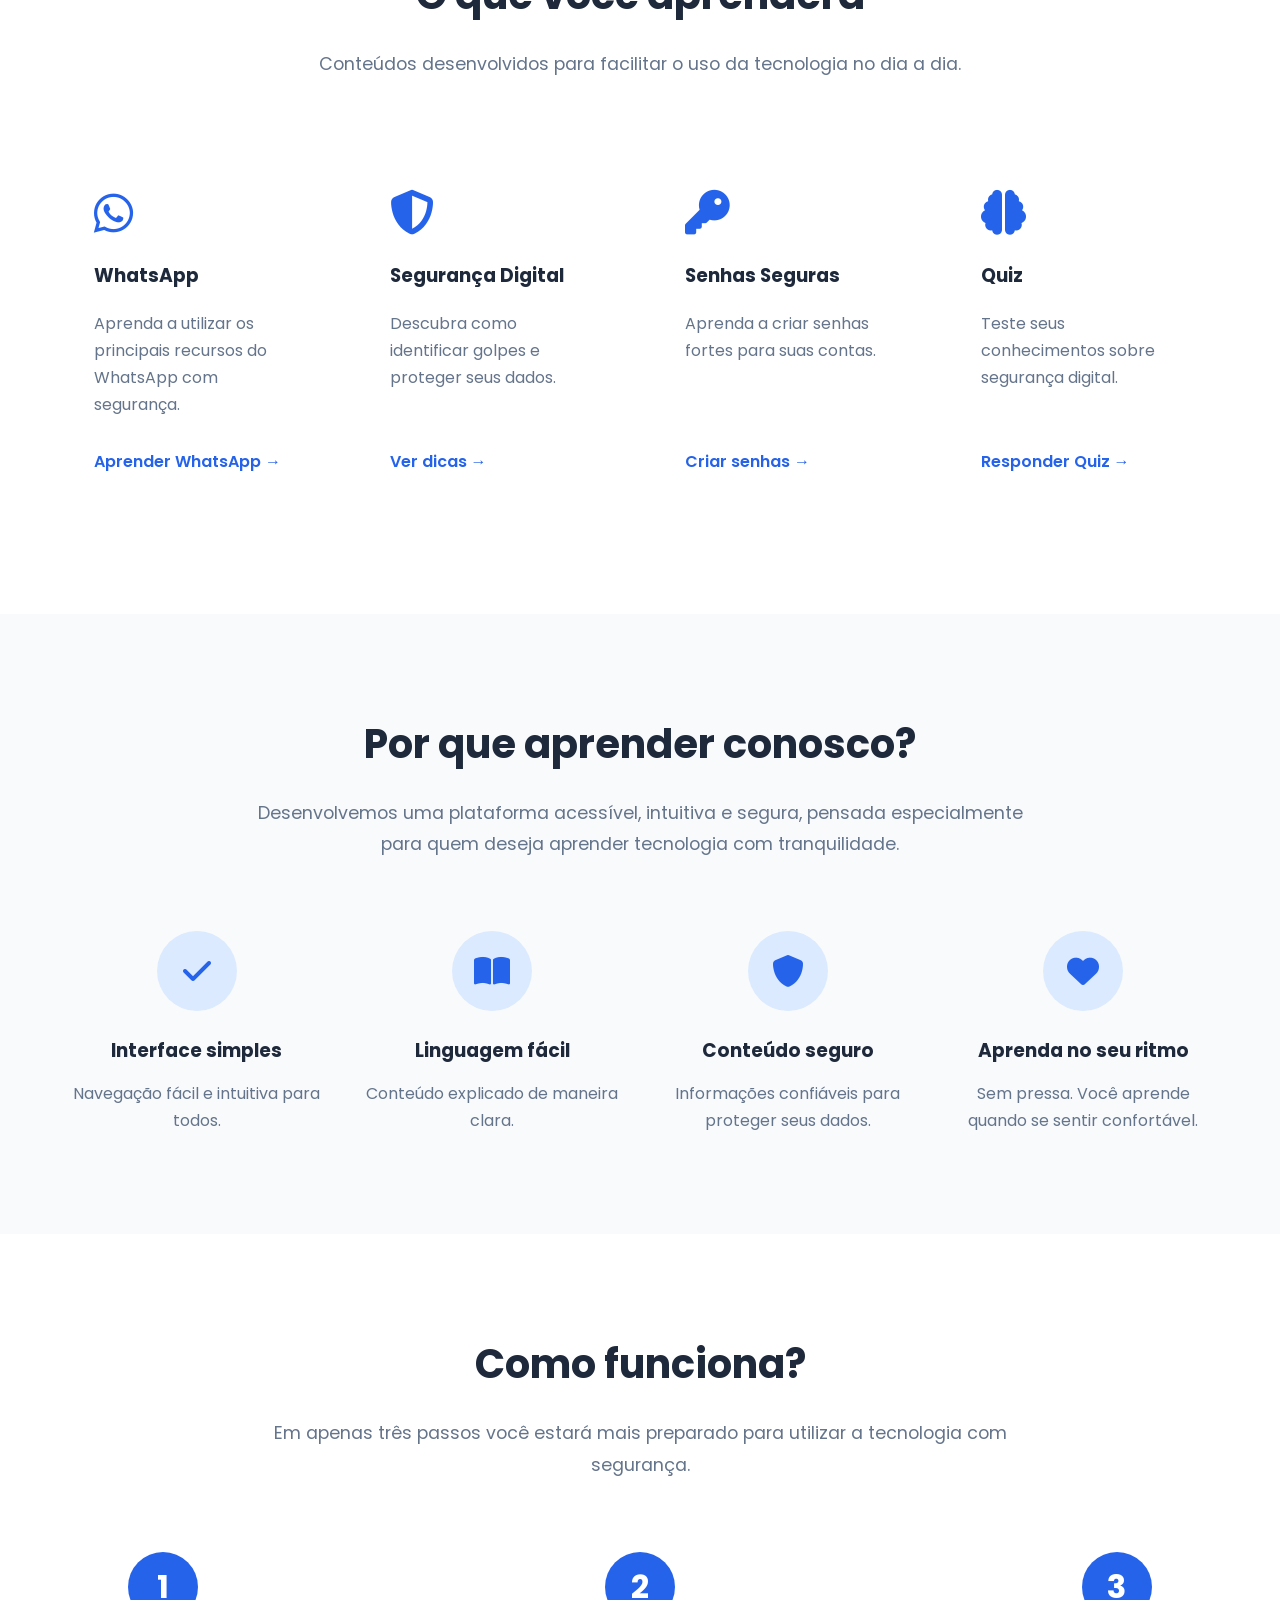
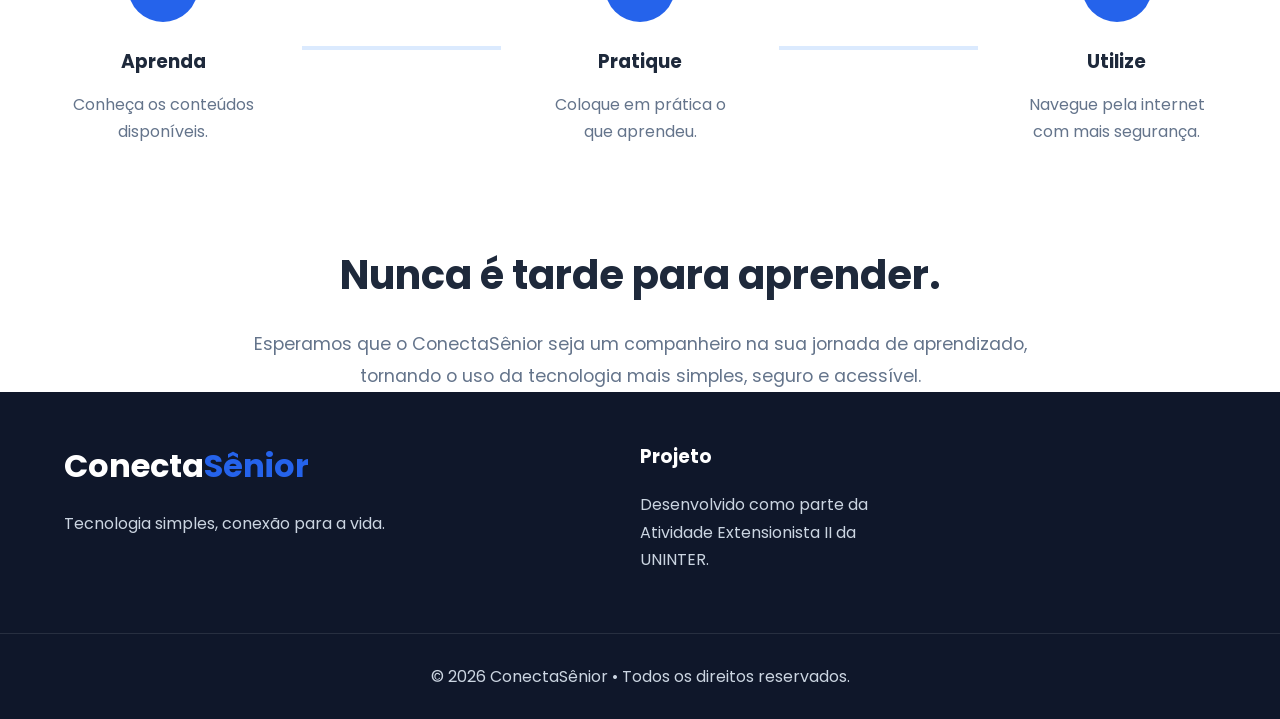
==== commit 9e73fe0c: "refactor: mudando a seção closing" ====
--- a/index.html
+++ b/index.html
@@ -244,13 +244,15 @@
       
       <section class="closing">
         <div class="container">
-          <h2>A tecnologia aproxima pessoas.</h2>
-
-          <p>
-            Esperamos que o ConectaSênior seja um companheiro na sua jornada de
-            aprendizado, tornando o uso da tecnologia mais simples, seguro e
-            acessível.
-          </p>
+            <div class="section-title">
+                <h2>Nunca é tarde para aprender.</h2>
+      
+                <p>
+                  Esperamos que o ConectaSênior seja um companheiro na sua jornada de
+                  aprendizado, tornando o uso da tecnologia mais simples, seguro e
+                  acessível.
+                </p>
+            </div>
         </div>
       </section>
 
--- a/css/steps.css
+++ b/css/steps.css
@@ -1,8 +1,6 @@
 .steps {
 
-    position: relative;
-
-    padding: var(--section-spacing) 0 140px;
+    padding: var(--section-spacing) 0;
 
 }
 
@@ -78,20 +76,3 @@
 
 }
 
-/* Divisor entre Steps e Closing */
-
-.steps::after {
-
-    content: "";
-
-    display: block;
-
-    width: 120px;
-
-    height: 2px;
-
-    background: #E2E8F0;
-
-    margin: 100px auto 0;
-
-}
--- a/css/footer.css
+++ b/css/footer.css
@@ -4,7 +4,7 @@
 
     color:white;
 
-    padding:70px 0 0;
+    padding:50px 0 0;
 
 }
 
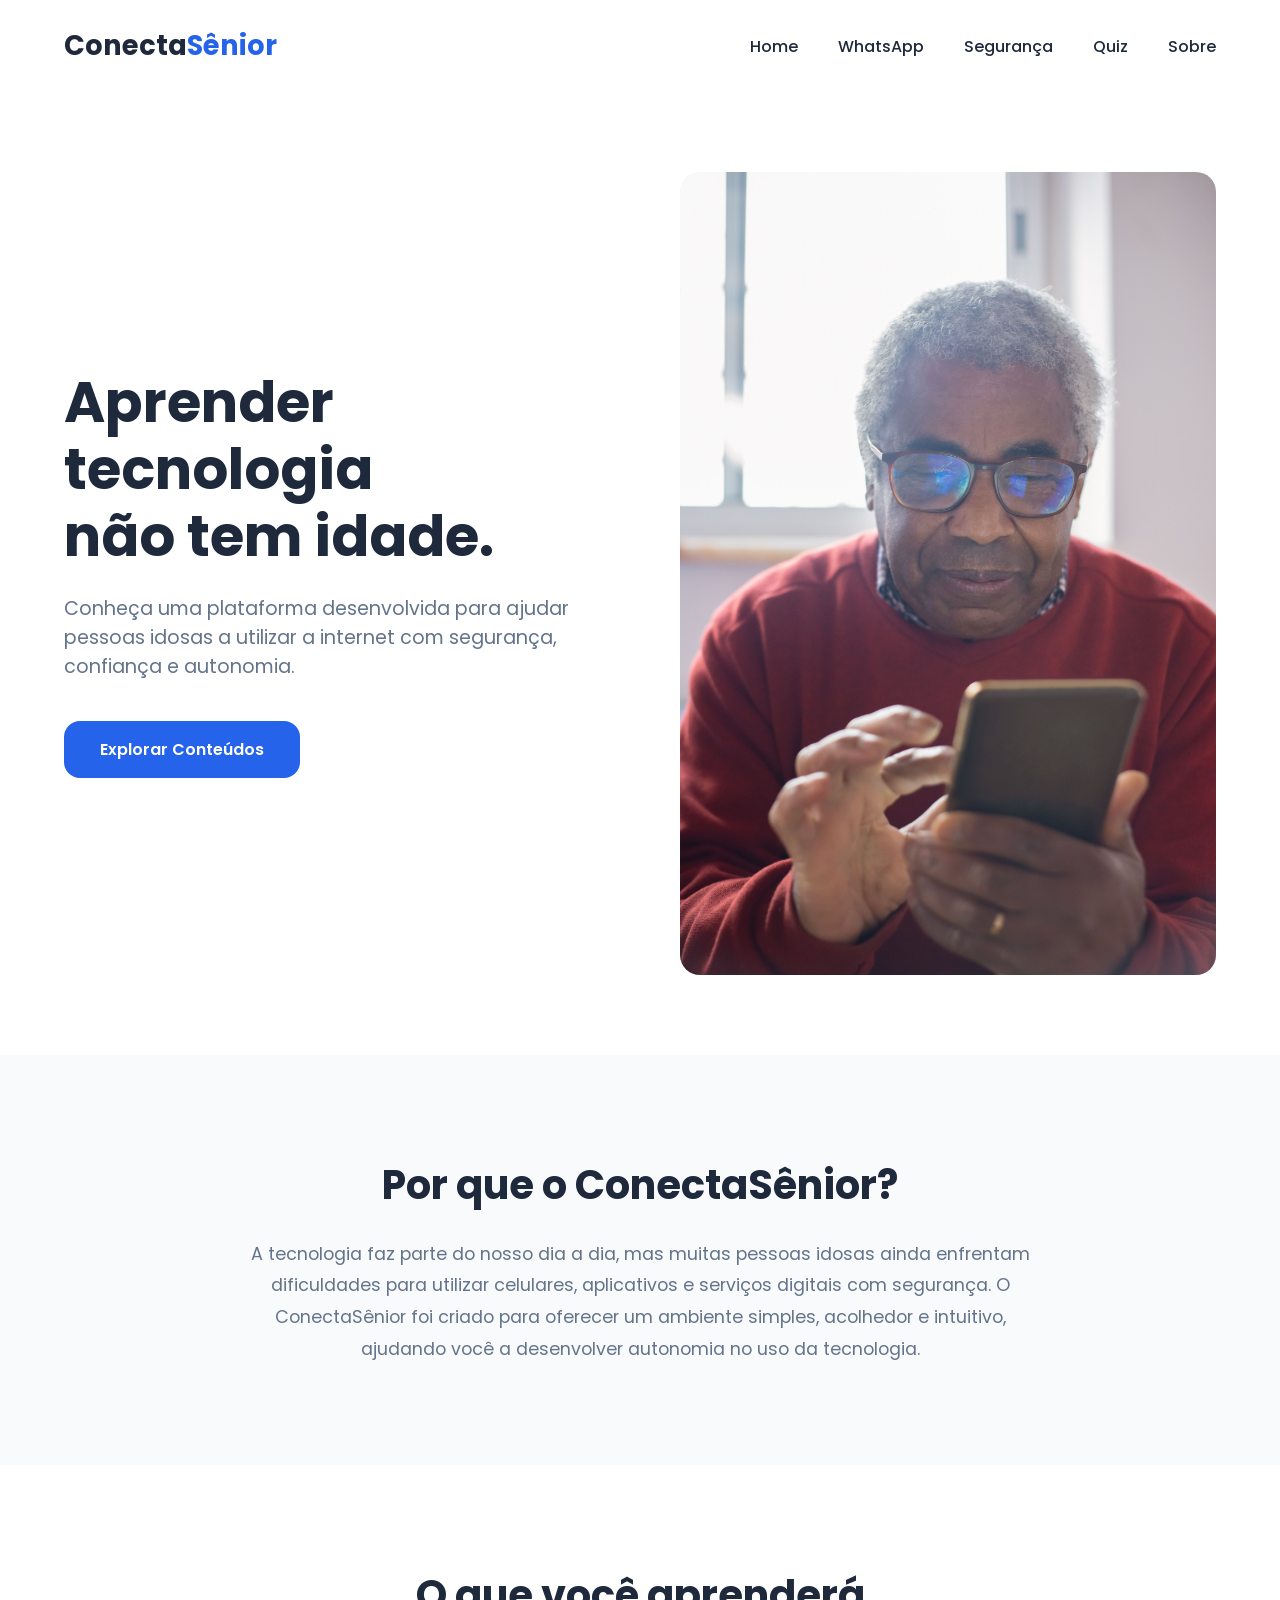
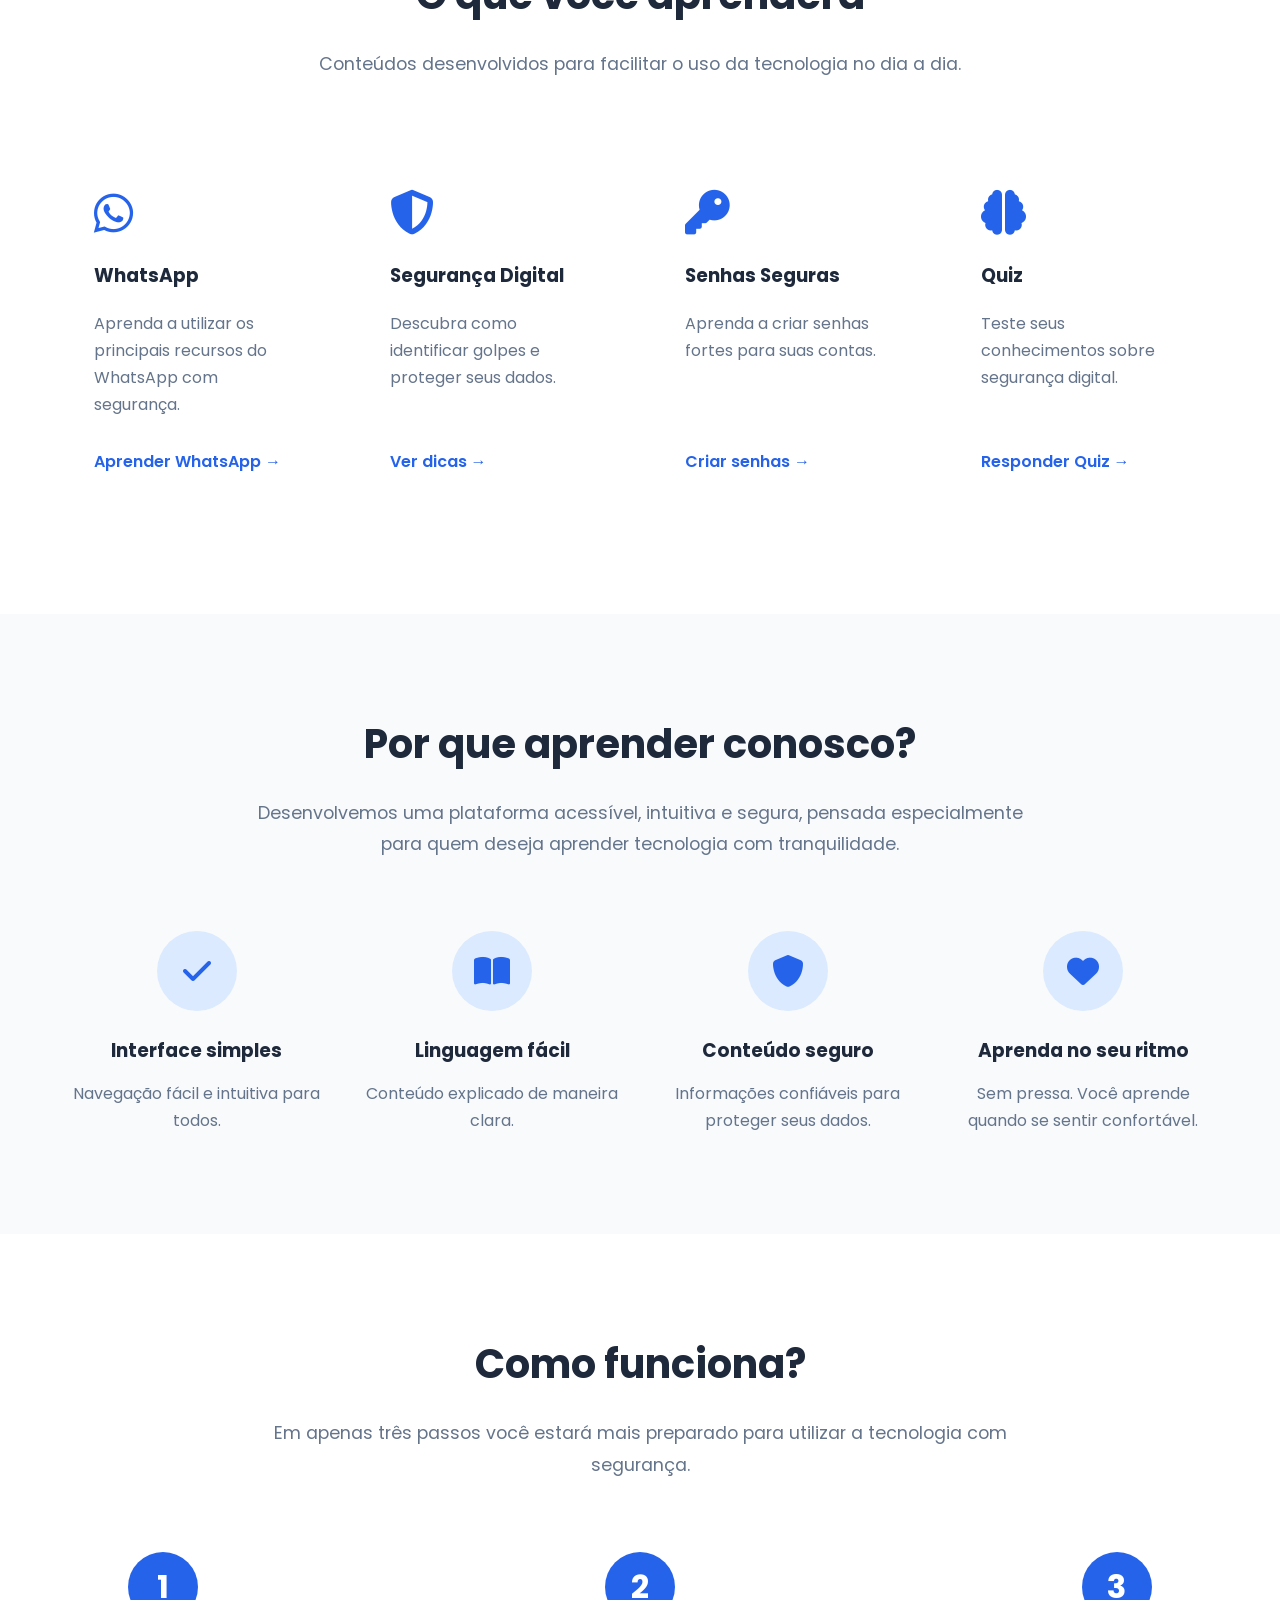
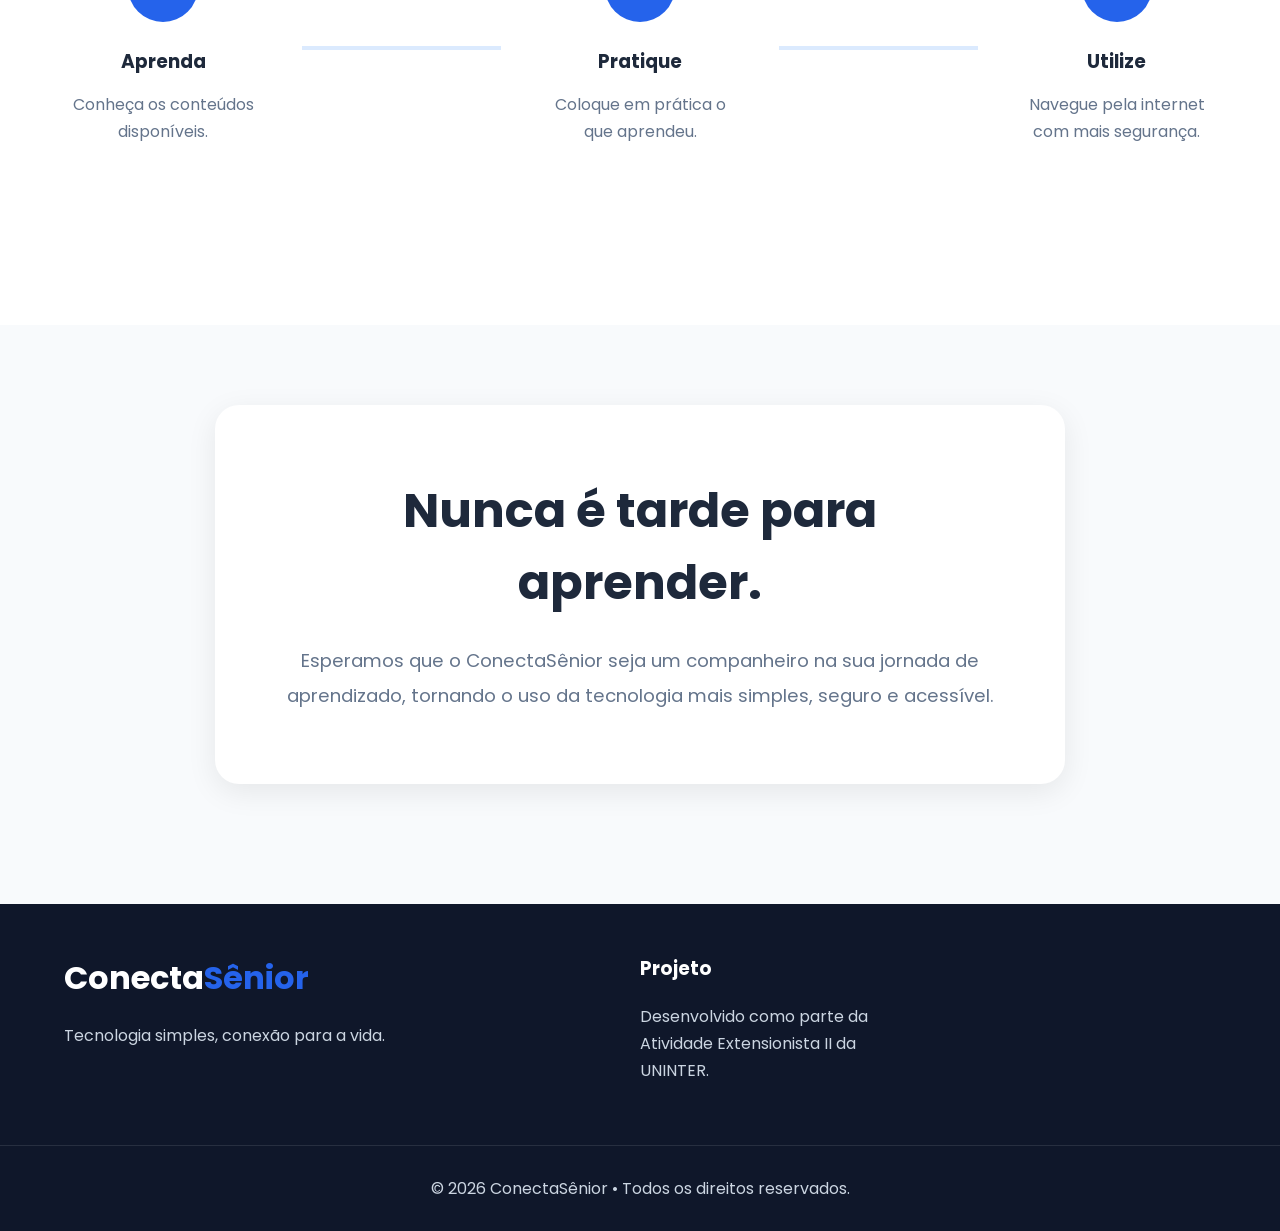
==== commit 565da407: "refactor: closing and footer fixed" ====
--- a/index.html
+++ b/index.html
@@ -28,6 +28,7 @@
     <link rel="stylesheet" href="css/features.css" />
     <link rel="stylesheet" href="css/benefits.css" />
     <link rel="stylesheet" href="css/steps.css" />
+    <link rel="stylesheet" href="css/closing.css" />
     <link rel="stylesheet" href="css/footer.css" />
   </head>
 
@@ -256,28 +257,28 @@
         </div>
       </section>
 
-      <footer class="footer">
-        <div class="container footer-content">
-          <div class="footer-brand">
-            <h2>Conecta<span>Sênior</span></h2>
-
-            <p>Tecnologia simples, conexão para a vida.</p>
-          </div>
-
-          <div class="footer-info">
-            <h3>Projeto</h3>
-
-            <p>
-              Desenvolvido como parte da Atividade Extensionista II da UNINTER.
-            </p>
-          </div>
-        </div>
-
-        <div class="footer-bottom">
-          <p>© 2026 ConectaSênior • Todos os direitos reservados.</p>
-        </div>
-      </footer>
     </main>
+    <footer class="footer">
+      <div class="container footer-content">
+        <div class="footer-brand">
+          <h2>Conecta<span>Sênior</span></h2>
+
+          <p>Tecnologia simples, conexão para a vida.</p>
+        </div>
+
+        <div class="footer-info">
+          <h3>Projeto</h3>
+
+          <p>
+            Desenvolvido como parte da Atividade Extensionista II da UNINTER.
+          </p>
+        </div>
+      </div>
+
+      <div class="footer-bottom">
+        <p>© 2026 ConectaSênior • Todos os direitos reservados.</p>
+      </div>
+    </footer>
 
     <script src="js/app.js"></script>
   </body>
--- a/css/closing.css
+++ b/css/closing.css
@@ -0,0 +1,47 @@
+.closing {
+
+    padding: 80px 20px 120px;
+
+    margin-top: 80px;
+
+    background: var(--background-alt);
+
+}
+
+.closing .container {
+
+    max-width: 850px;
+
+    margin: auto;
+
+    padding: 70px;
+
+    background: white;
+
+    border-radius: 24px;
+
+    box-shadow: var(--shadow-light);
+
+    text-align: center;
+
+}
+
+.closing h2 {
+
+    font-size: 3rem;
+
+    margin-bottom: 25px;
+
+    color: var(--text);
+
+}
+
+.closing p {
+
+    font-size: 1.15rem;
+
+    line-height: 1.9;
+
+    color: var(--text-light);
+
+}
